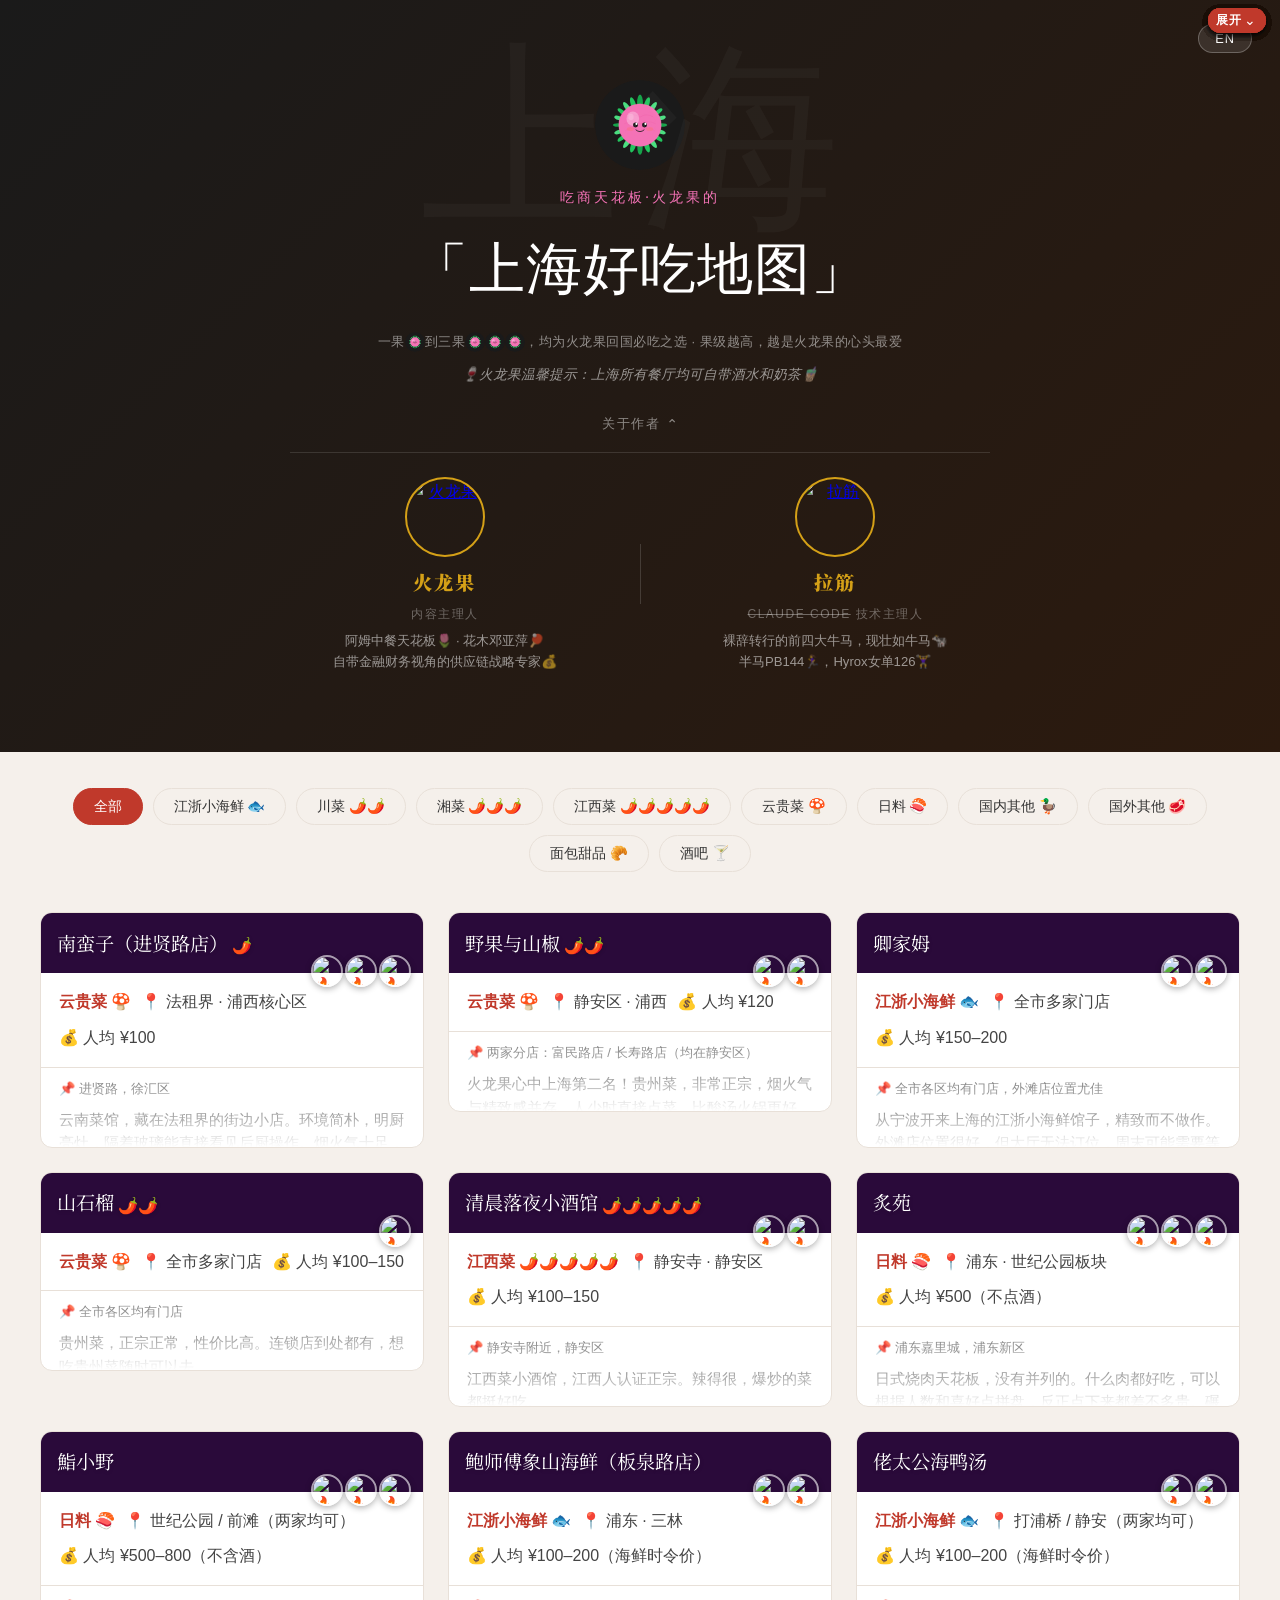
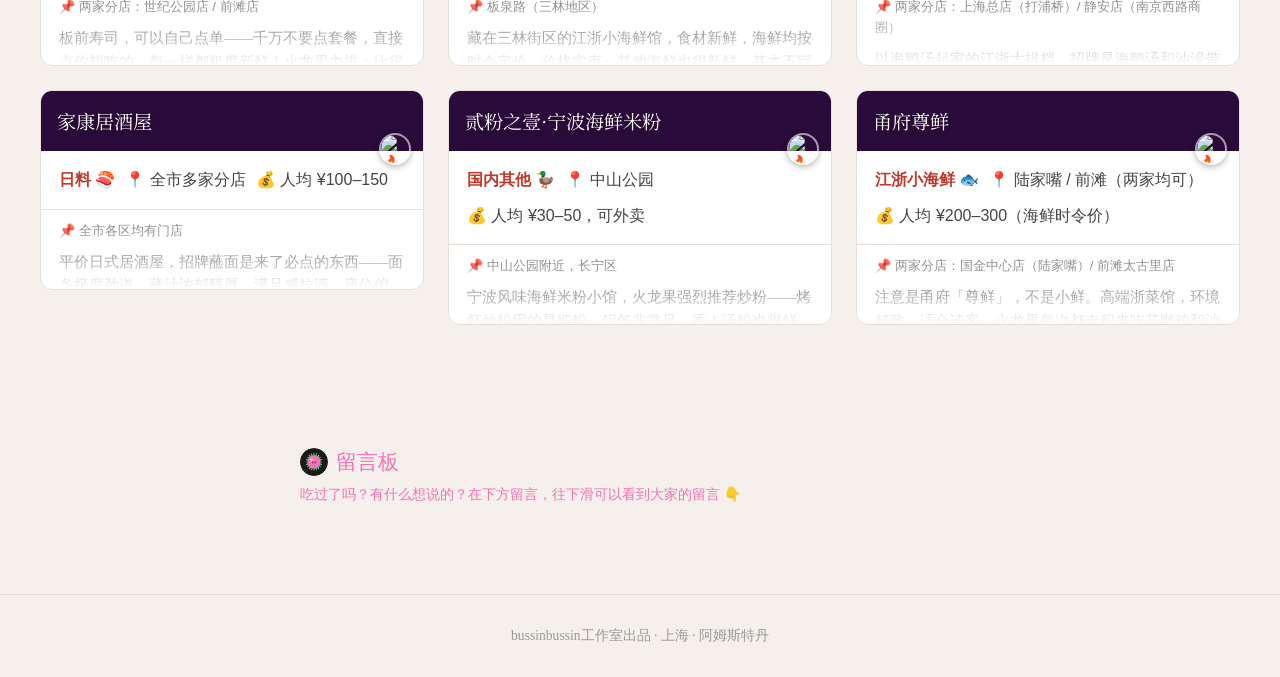
==== index.html @ 0614d6e6 "Add hint to scroll down to see guestbook comments Co-Authored-By: Claude Sonnet 4.6 <noreply@anthrop" ====
<!DOCTYPE html>
<html lang="zh">
<head>
  <meta charset="UTF-8" />
  <meta name="viewport" content="width=device-width, initial-scale=1.0" />
  <title>火龙果's Shanghai Eats</title>
  <link rel="preconnect" href="https://fonts.googleapis.com">
  <link href="https://fonts.googleapis.com/css2?family=Noto+Serif+SC:wght@700;900&display=swap" rel="stylesheet">
  <link rel="stylesheet" href="style.css" />
  <link rel="manifest" href="manifest.json" />
  <meta name="theme-color" content="#1a1a1a" />
  <link rel="apple-touch-icon" href="hlg-avatar.svg" />
</head>
<body>

  <header>
    <div class="hero">
      <button id="lang-btn" class="lang-btn">EN</button>
      <div class="hero-text">
        <img src="hlg-avatar.svg" alt="火龙果" class="hero-logo" />
        <p class="subtitle">吃商天花板·火龙果的</p>
        <h1>「上海好吃地图」</h1>
        <p class="restaurant-count-line" id="restaurant-count"></p>
        <p class="rating-explainer">一果<img src="hlg-avatar.svg" alt="🐉" class="rating-explainer-icon">到三果<img src="hlg-avatar.svg" alt="🐉" class="rating-explainer-icon"><img src="hlg-avatar.svg" alt="🐉" class="rating-explainer-icon"><img src="hlg-avatar.svg" alt="🐉" class="rating-explainer-icon">，均为火龙果回国必吃之选 · 果级越高，越是火龙果的心头最爱</p>
        <p class="byob-tip">🍷火龙果温馨提示：上海所有餐厅均可自带酒水和奶茶🧋</p>
        <div class="authors-toggle open" id="authors-toggle">
          <span class="authors-toggle-text">关于作者</span>
          <span class="authors-toggle-icon">&#8964;</span>
        </div>
        <div class="authors-inner hero-authors open" id="authors-panel">
          <div class="author-card">
            <a href="https://www.linkedin.com/in/yuanke-deng-14a65b370/" target="_blank" rel="noopener">
              <img class="author-avatar" src="hlg-photo.jpg" alt="火龙果" />
            </a>
            <a class="author-name" href="https://www.linkedin.com/in/yuanke-deng-14a65b370/" target="_blank" rel="noopener">火龙果</a>
            <div class="author-title">内容主理人</div>
            <div class="author-bio">阿姆中餐天花板🌷 · 花木邓亚萍🏓<br>自带金融财务视角的供应链战略专家💰</div>
          </div>
          <div class="author-divider"></div>
          <div class="author-card">
            <a href="https://www.linkedin.com/in/jjroxylai/" target="_blank" rel="noopener">
              <img class="author-avatar" src="lj.jpg" alt="拉筋" />
            </a>
            <a class="author-name" href="https://www.linkedin.com/in/jjroxylai/" target="_blank" rel="noopener">拉筋</a>
            <div class="author-title"><s>Claude Code</s> 技术主理人</div>
            <div class="author-bio">裸辞转行的前四大牛马，现壮如牛马🐄<br>半马PB144🏃‍♀️，Hyrox女单126🏋️‍♀️</div>
          </div>
        </div>
      </div>
    </div>
  </header>

  <main>
    <section class="filters">
      <button class="filter-btn active" data-filter="all">全部</button>
      <button class="filter-btn" data-filter="jiangzhe">江浙小海鲜 🐟</button>
      <button class="filter-btn" data-filter="sichuan">川菜 🌶️🌶️</button>
      <button class="filter-btn" data-filter="hunan">湘菜 🌶️🌶️🌶️</button>
      <button class="filter-btn" data-filter="jiangxi">江西菜 🌶️🌶️🌶️🌶️🌶️</button>
      <button class="filter-btn" data-filter="yunguizhou">云贵菜 🍄</button>
      <button class="filter-btn" data-filter="japanese">日料 🍣</button>
      <button class="filter-btn" data-filter="domestic">国内其他 🦆</button>
      <button class="filter-btn" data-filter="international">国外其他 🥩</button>
      <button class="filter-btn" data-filter="bakery">面包甜品 🥐</button>
      <button class="filter-btn" data-filter="bar">酒吧 🍸</button>
    </section>

    <section class="grid" id="restaurant-grid"></section>
  </main>

  <section class="guestbook">
    <h2 class="guestbook-title"><img src="hlg-avatar.svg" alt="🐉" class="guestbook-icon"> 留言板</h2>
    <p class="guestbook-subtitle">吃过了吗？有什么想说的？在下方留言，往下滑可以看到大家的留言 👇</p>
    <div id="cusdis_thread"
      data-host="https://cusdis.com"
      data-app-id="4f24773e-a1f9-4538-a7b0-62cde2489280"
      data-page-id="shgoodeats-guestbook"
      data-page-url="https://kudaiyo.github.io/shgoodeats/"
      data-page-title="上海好吃地图 留言板"
    ></div>
    <script async defer src="https://cusdis.com/js/cusdis.es.js"></script>
  </section>

  <footer>
    <p>火啦火啦工作室出品·上海·阿姆斯特丹</p>
  </footer>

  <!-- SVG filter for ink stamp effect -->
  <svg width="0" height="0" style="position:absolute">
    <defs>
      <filter id="ink-stamp" x="-20%" y="-20%" width="140%" height="140%">
        <feTurbulence type="fractalNoise" baseFrequency="0.055" numOctaves="4" seed="8" result="noise"/>
        <feDisplacementMap in="SourceGraphic" in2="noise" scale="4" xChannelSelector="R" yChannelSelector="G" result="displaced"/>
        <feComposite in="displaced" in2="SourceGraphic" operator="in"/>
      </filter>
    </defs>
  </svg>

  <script src="restaurants.js"></script>
  <script src="i18n.js"></script>
  <script src="app.js"></script>
  <script>
    if ('serviceWorker' in navigator) {
      navigator.serviceWorker.register('/shgoodeats/service-worker.js');
    }
  </script>
</body>
</html>
---- style.css ----
* {
  margin: 0;
  padding: 0;
  box-sizing: border-box;
}

:root {
  --red: #c0392b;
  --gold: #d4a017;
  --dark: #1a1a1a;
  --mid: #333;
  --light: #f5f0eb;
  --white: #fff;
  --card-bg: #fff;
  --border: #e8e0d8;
}

body {
  font-family: 'Georgia', serif;
  background: var(--light);
  color: var(--dark);
  line-height: 1.6;
}

/* ── LANG BUTTON ── */
.lang-btn {
  position: absolute;
  top: 24px;
  right: 28px;
  background: rgba(255,255,255,0.1);
  border: 1px solid rgba(255,255,255,0.25);
  color: #fff;
  padding: 6px 16px;
  border-radius: 100px;
  font-family: -apple-system, sans-serif;
  font-size: 0.8rem;
  letter-spacing: 1px;
  cursor: pointer;
  transition: background 0.2s;
}

.lang-btn:hover {
  background: rgba(255,255,255,0.2);
}

/* ── HEADER ── */
.hero {
  background: var(--dark);
  background-image: linear-gradient(135deg, #1a1a1a 0%, #2c1a0e 100%);
  color: var(--white);
  padding: 80px 40px;
  text-align: center;
  position: relative;
  overflow: hidden;
}

.hero::before {
  content: '上海';
  position: absolute;
  font-size: 200px;
  color: rgba(255,255,255,0.03);
  top: -20px;
  left: 50%;
  transform: translateX(-50%);
  pointer-events: none;
  letter-spacing: 20px;
}

.hero-logo {
  width: 90px;
  height: 90px;
  border-radius: 50%;
  margin-bottom: 16px;
  display: block;
  margin-left: auto;
  margin-right: auto;
}

.subtitle {
  font-size: 0.9rem;
  letter-spacing: 3px;
  text-transform: uppercase;
  color: #F472B6;
  margin-bottom: 16px;
}

.hero h1 {
  font-size: clamp(2rem, 5vw, 3.5rem);
  font-weight: normal;
  margin-bottom: 16px;
  letter-spacing: 1px;
}

.tagline {
  max-width: 600px;
  margin: 0 auto;
  color: rgba(255,255,255,0.65);
  font-size: 1.05rem;
  font-style: italic;
}

.restaurant-count-line {
  font-size: 0.95rem;
  color: #F472B6;
  letter-spacing: 1.5px;
  margin-bottom: 14px;
  font-family: sans-serif;
}

.rating-explainer-icon {
  width: 20px;
  height: 20px;
  border-radius: 50%;
  vertical-align: middle;
  display: inline-block;
}

.rating-explainer {
  max-width: 600px;
  margin: 0 auto 12px;
  color: rgba(255,255,255,0.5);
  font-size: 0.82rem;
  font-family: sans-serif;
  letter-spacing: 0.5px;
}

.byob-tip {
  max-width: 600px;
  margin: 10px auto 0;
  color: rgba(255,255,255,0.55);
  font-size: 0.85rem;
  font-style: italic;
  font-family: sans-serif;
}

/* ── FILTERS ── */
.filters {
  display: flex;
  flex-wrap: wrap;
  gap: 10px;
  justify-content: center;
  padding: 36px 20px 20px;
}

.filter-btn {
  background: transparent;
  border: 1.5px solid var(--border);
  color: var(--mid);
  padding: 8px 20px;
  border-radius: 100px;
  cursor: pointer;
  font-family: inherit;
  font-size: 0.9rem;
  transition: all 0.2s;
}

.filter-btn:hover {
  border-color: var(--red);
  color: var(--red);
}

.filter-btn.active {
  background: var(--red);
  border-color: var(--red);
  color: var(--white);
}

/* ── GRID ── */
.grid {
  display: grid;
  grid-template-columns: repeat(auto-fill, minmax(320px, 1fr));
  gap: 24px;
  padding: 20px 40px 60px;
  max-width: 1300px;
  margin: 0 auto;
  align-items: start;
}

.empty {
  grid-column: 1/-1;
  text-align: center;
  color: #888;
  padding: 60px;
}

/* ── CARD ── */
.card {
  background: var(--card-bg);
  border-radius: 12px;
  border: 1px solid var(--border);
  overflow: hidden;
  display: flex;
  flex-direction: column;
  transition: transform 0.2s, box-shadow 0.2s;
}

.card:hover {
  transform: translateY(-4px);
  box-shadow: 0 12px 32px rgba(0,0,0,0.1);
}

.card-emoji {
  background: linear-gradient(135deg, #2c1a0e, #1a1a1a);
  font-size: 2.5rem;
  text-align: center;
  padding: 28px;
}

.card-rating {
  background: #2a0a3a;
  display: flex;
  align-items: center;
  min-height: 60px;
  padding: 12px 80px 12px 16px;
  transition: min-height 0.4s ease, padding 0.4s ease;
}

.card.expanded .card-rating {
  min-height: 120px;
  padding: 20px 100px 20px 20px;
}

.card-title {
  font-family: 'Noto Serif SC', serif;
  font-size: clamp(0.8rem, 4vw, 2rem);
  font-weight: 900;
  color: #fff;
  line-height: 1.3;
  text-align: left;
  text-shadow: 0 1px 4px rgba(0,0,0,0.2);
  flex: 0 1 auto;
  white-space: nowrap;
  padding-right: 4px;
  transition: font-size 0.4s ease;
}

.card.expanded .card-title {
  font-size: clamp(1.2rem, 5.5vw, 1.5rem);
  white-space: nowrap;
}

.rating-fruits {
  position: absolute;
  right: 12px;
  top: -18px;
  display: flex;
  flex-direction: row;
  gap: 2px;
  z-index: 3;
  transition: all 0.4s ease;
}

.rating-fruit {
  width: 32px;
  height: 32px;
  border-radius: 50%;
  object-fit: cover;
  border: 2px solid rgba(255,255,255,0.6);
  box-shadow: 0 2px 6px rgba(0,0,0,0.3);
  transition: width 0.4s ease, height 0.4s ease;
}

.card.expanded .rating-fruits {
  top: -28px;
  gap: 4px;
}

.card.expanded .rating-fruit {
  width: 52px;
  height: 52px;
}

.card-chili {
  font-size: 1rem;
  margin-left: 4px;
  vertical-align: middle;
  transition: font-size 0.4s ease;
}

.card.expanded .card-chili {
  font-size: 1.6rem;
}

/* ── SUMMARY (always visible) ── */
.card-summary {
  padding: 16px 18px;
  display: flex;
  align-items: center;
  gap: 12px;
  cursor: pointer;
  position: relative;
  user-select: none;
}

.summary-main { flex: 1; }

.expand-hint {
  position: absolute;
  top: 8px;
  right: 14px;
  display: flex;
  align-items: center;
  gap: 3px;
  cursor: pointer;
  z-index: 2;
  background: var(--red);
  color: #fff;
  padding: 3px 10px 3px 8px;
  border-radius: 100px;
  box-shadow: 0 2px 6px rgba(0,0,0,0.15);
  transition: opacity 0.2s;
}

.expand-hint:hover {
  opacity: 0.85;
}

.expand-label {
  font-size: 0.75rem;
  color: #fff;
  font-family: sans-serif;
  font-weight: 600;
  letter-spacing: 0.5px;
}

.expand-icon {
  font-size: 0.9rem;
  color: #fff;
  line-height: 1;
  transition: transform 0.3s ease;
}

.card.expanded .expand-icon {
  transform: rotate(180deg);
}


.summary-meta {
  display: flex;
  gap: 10px;
  flex-wrap: wrap;
  font-size: 1rem;
  color: #444;
  font-family: sans-serif;
  transition: font-size 0.3s ease, color 0.3s ease;
}

.card.expanded .summary-meta {
  font-size: 0.8rem;
  color: #666;
}

.summary-category {
  font-size: 1rem;
  color: var(--red);
  font-family: sans-serif;
  font-weight: 600;
  transition: font-size 0.3s ease;
}

.card.expanded .summary-category {
  font-size: 0.72rem;
  text-transform: uppercase;
  letter-spacing: 1.5px;
  font-weight: 400;
}


/* ── DETAIL (hidden by default) ── */
.card-detail {
  position: relative;
  max-height: 80px;
  overflow: hidden;
  transition: max-height 0.4s ease, padding 0.3s ease, mask-position 0.3s ease;
  padding: 10px 18px 0;
  display: flex;
  flex-direction: column;
  gap: 10px;
  border-top: 1px solid var(--border);
  -webkit-mask-image: linear-gradient(to bottom, black 20%, transparent 100%);
  mask-image: linear-gradient(to bottom, black 20%, transparent 100%);
}

.card.expanded .card-detail {
  max-height: 2000px;
  padding: 14px 18px 18px;
  -webkit-mask-image: none;
  mask-image: none;
}

.card-meta-top {
  display: flex;
  justify-content: space-between;
  align-items: center;
}

.tag {
  font-size: 0.72rem;
  text-transform: uppercase;
  letter-spacing: 1.5px;
  color: var(--red);
  font-family: sans-serif;
}

.price {
  font-size: 0.85rem;
  color: var(--gold);
  font-weight: bold;
  cursor: default;
}

.card h2 {
  font-size: 1.2rem;
  font-weight: normal;
  line-height: 1.3;
}

.neighborhood {
  font-size: 0.85rem;
  font-weight: bold;
  color: var(--mid);
  font-family: sans-serif;
}

.address {
  font-size: 0.82rem;
  color: #888;
  font-family: sans-serif;
}

.description {
  font-size: 0.92rem;
  color: #444;
  flex: 1;
}

.reservation {
  font-size: 0.82rem;
  color: #666;
  font-family: sans-serif;
  font-style: italic;
}

.info-pills {
  display: flex;
  flex-wrap: wrap;
  gap: 6px;
}

.info-pill {
  background: #f0ebe4;
  border-radius: 100px;
  padding: 4px 10px;
  font-size: 0.78rem;
  font-family: sans-serif;
  color: var(--mid);
  white-space: nowrap;
}

.must-try {
  background: #fdf6ec;
  border-left: 3px solid var(--gold);
  padding: 10px 14px;
  border-radius: 0 6px 6px 0;
  font-family: sans-serif;
  display: flex;
  flex-direction: column;
  gap: 8px;
}

.must-try-label {
  font-size: 0.75rem;
  font-weight: bold;
  color: var(--gold);
  text-transform: uppercase;
  letter-spacing: 1px;
}

.dish-tags {
  display: flex;
  flex-wrap: wrap;
  gap: 6px;
}

.dish-tag {
  background: #fff;
  border: 1px solid #e8d9b8;
  border-radius: 6px;
  padding: 3px 9px;
  font-size: 0.82rem;
  color: var(--dark);
}

.dianping-btn {
  display: block;
  text-align: center;
  background: #ff6b9d;
  color: #fff;
  text-decoration: none;
  padding: 10px;
  border-radius: 8px;
  font-family: sans-serif;
  font-size: 0.85rem;
  font-weight: 600;
  letter-spacing: 0.5px;
  transition: opacity 0.2s;
}

.dianping-btn:hover {
  opacity: 0.85;
}

/* ── AUTHORS ── */
.authors-inner {
  display: flex;
  align-items: center;
  justify-content: center;
  gap: 40px;
  max-width: 700px;
  margin: 0 auto;
}

.authors-toggle {
  display: inline-flex;
  align-items: center;
  gap: 6px;
  margin-top: 28px;
  cursor: pointer;
  opacity: 0.6;
  transition: opacity 0.2s;
}

.authors-toggle:hover {
  opacity: 1;
}

.authors-toggle-text {
  font-size: 0.8rem;
  color: rgba(255,255,255,0.8);
  font-family: sans-serif;
  letter-spacing: 1.5px;
  text-transform: uppercase;
}

.authors-toggle-icon {
  font-size: 0.9rem;
  color: rgba(255,255,255,0.8);
  transition: transform 0.3s ease;
  line-height: 1;
}

.authors-toggle.open .authors-toggle-icon {
  transform: rotate(180deg);
}

.hero-authors {
  margin-top: 16px;
  padding-top: 24px;
  border-top: 1px solid rgba(255,255,255,0.12);
  max-height: 0;
  overflow: hidden;
  opacity: 0;
  transition: max-height 0.4s ease, opacity 0.3s ease, margin-top 0.3s ease;
  margin-top: 0;
  padding-top: 0;
  border-top: none;
}

.hero-authors.open {
  max-height: 600px;
  opacity: 1;
  margin-top: 16px;
  padding-top: 24px;
  border-top: 1px solid rgba(255,255,255,0.12);
}

.author-card {
  text-align: center;
  flex: 1;
}

.author-avatar {
  width: 80px;
  height: 80px;
  border-radius: 50%;
  object-fit: cover;
  object-position: center top;
  border: 2px solid var(--gold);
  margin-bottom: 10px;
  display: block;
  margin-left: auto;
  margin-right: auto;
  transition: opacity 0.2s;
}

.author-avatar:hover {
  opacity: 0.85;
}

.author-name {
  font-family: 'Noto Serif SC', serif;
  font-size: 1.2rem;
  font-weight: 900;
  color: var(--gold);
  margin-bottom: 8px;
  letter-spacing: 2px;
  display: inline-block;
  text-decoration: none;
  transition: opacity 0.2s;
}

.author-name:hover {
  opacity: 0.75;
}

.author-title {
  font-size: 0.75rem;
  color: rgba(255,255,255,0.35);
  font-family: sans-serif;
  letter-spacing: 1.5px;
  text-transform: uppercase;
  margin-bottom: 6px;
}

.author-bio {
  font-size: 0.82rem;
  color: rgba(255,255,255,0.55);
  font-family: sans-serif;
  line-height: 1.6;
}

.author-divider {
  width: 1px;
  height: 60px;
  background: rgba(255,255,255,0.15);
  flex-shrink: 0;
}

@media (max-width: 768px) {
  .authors-inner {
    flex-direction: column;
    gap: 24px;
  }
  .author-divider {
    width: 40px;
    height: 1px;
  }
}

/* ── FOOTER ── */
.guestbook {
  max-width: 720px;
  margin: 60px auto 0;
  padding: 0 20px 60px;
}

.guestbook-title {
  font-size: 1.3rem;
  font-weight: normal;
  color: #F472B6;
  margin-bottom: 6px;
  display: flex;
  align-items: center;
  gap: 8px;
}

.guestbook-icon {
  width: 28px;
  height: 28px;
  border-radius: 50%;
}

.guestbook-subtitle {
  color: #F472B6;
  font-size: 0.85rem;
  font-family: sans-serif;
  margin-bottom: 28px;
}

/* Cusdis dark theme overrides */
#cusdis_thread iframe {
  color-scheme: dark;
}

footer {
  text-align: center;
  padding: 30px;
  color: #999;
  font-size: 0.85rem;
  border-top: 1px solid var(--border);
}

/* ── RESPONSIVE ── */
@media (max-width: 768px) {
  .hero { padding: 50px 20px; }
  .hero h1 { font-size: 1.6rem; }
  .tagline { font-size: 0.85rem; }

  .grid {
    padding: 20px 12px 40px;
    grid-template-columns: 1fr;
    gap: 12px;
  }

  .card-summary h2 { font-size: 0.85rem; }
  .card.expanded .card-summary h2 { font-size: 0.85rem; }

  .summary-meta { font-size: 0.72rem; }
  .card.expanded .summary-meta { font-size: 0.72rem; }

  .summary-category { font-size: 0.72rem; }
  .card.expanded .summary-category { font-size: 0.72rem; }

  .card-rating { min-height: 44px; padding: 8px 14px; }
  .card.expanded .card-rating { min-height: 90px; }

  .card-chili { font-size: 1.4rem; }

  .rating-text { font-size: 1.4rem; width: 38px; height: 38px; top: -19px; }
  .card.expanded .rating-text { font-size: 3rem; width: 72px; height: 72px; top: -36px; }
}
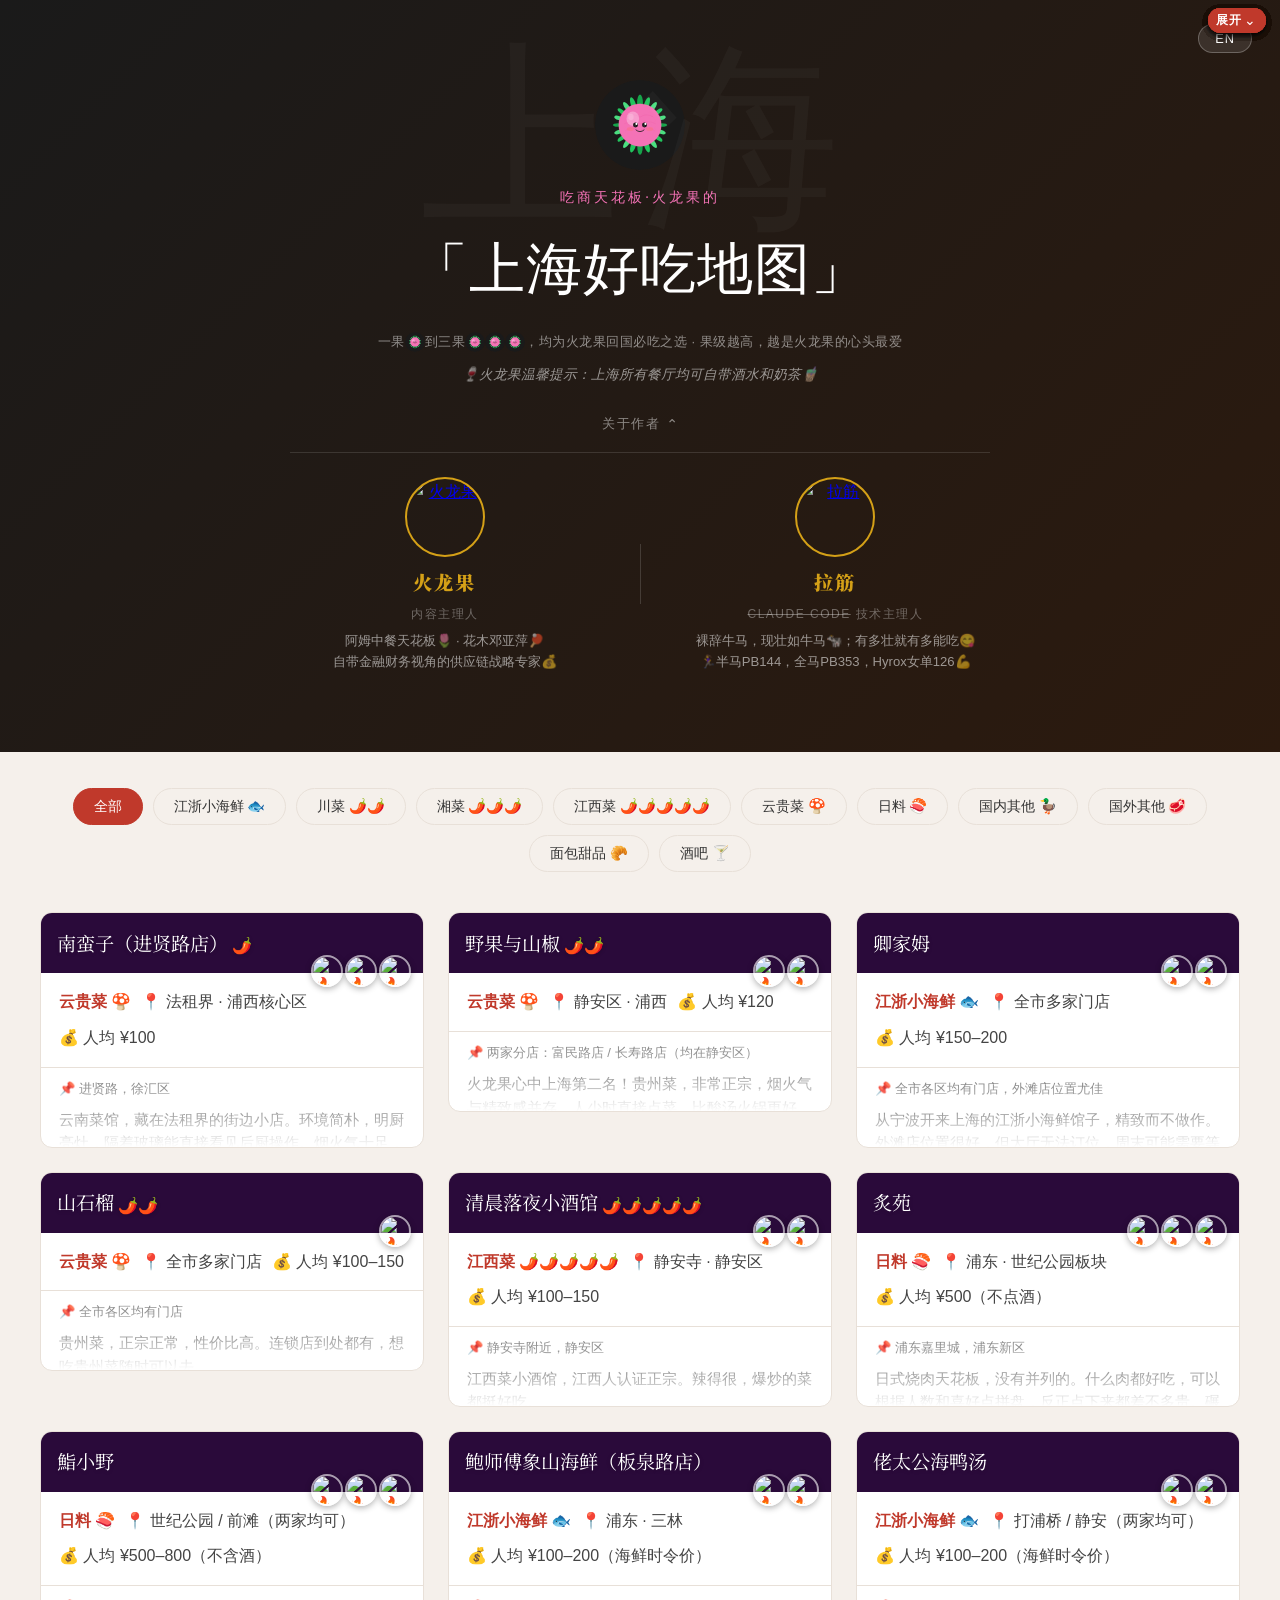
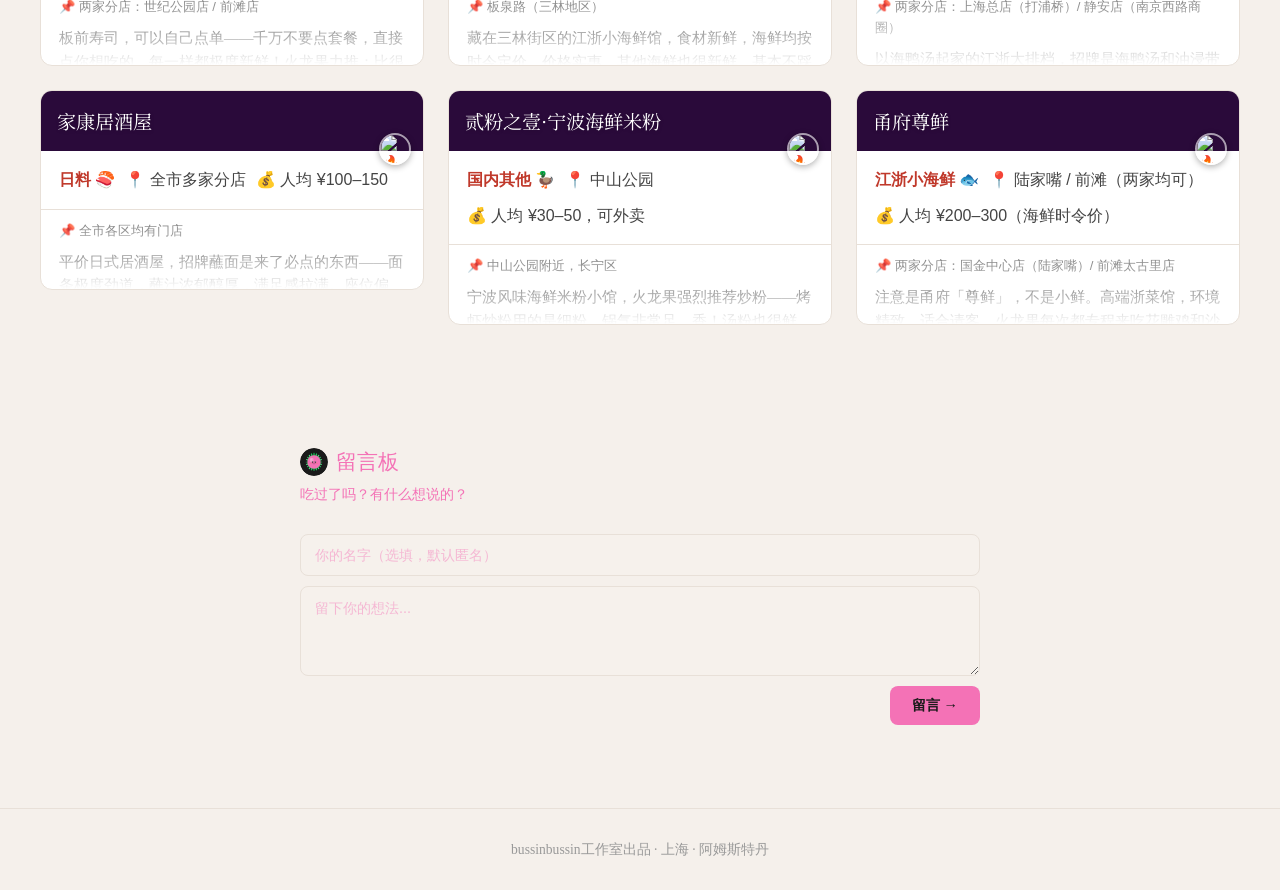
==== commit 76436de5: "Update 拉筋 bio — add full marathon PB and food line Co-Authored-By: Claude Sonnet 4.6 <noreply@anthro" ====
--- a/index.html
+++ b/index.html
@@ -43,7 +43,7 @@
             </a>
             <a class="author-name" href="https://www.linkedin.com/in/jjroxylai/" target="_blank" rel="noopener">拉筋</a>
             <div class="author-title"><s>Claude Code</s> 技术主理人</div>
-            <div class="author-bio">裸辞转行的前四大牛马，现壮如牛马🐄<br>半马PB144🏃‍♀️，Hyrox女单126🏋️‍♀️</div>
+            <div class="author-bio">裸辞牛马，现壮如牛马🐄；有多壮就有多能吃😋<br>🏃‍♀️半马PB144，全马PB353，Hyrox女单126💪</div>
           </div>
         </div>
       </div>
@@ -70,15 +70,16 @@
 
   <section class="guestbook">
     <h2 class="guestbook-title"><img src="hlg-avatar.svg" alt="🐉" class="guestbook-icon"> 留言板</h2>
-    <p class="guestbook-subtitle">吃过了吗？有什么想说的？在下方留言，往下滑可以看到大家的留言 👇</p>
-    <div id="cusdis_thread"
-      data-host="https://cusdis.com"
-      data-app-id="4f24773e-a1f9-4538-a7b0-62cde2489280"
-      data-page-id="shgoodeats-guestbook"
-      data-page-url="https://kudaiyo.github.io/shgoodeats/"
-      data-page-title="上海好吃地图 留言板"
-    ></div>
-    <script async defer src="https://cusdis.com/js/cusdis.es.js"></script>
+    <p class="guestbook-subtitle">吃过了吗？有什么想说的？</p>
+
+    <div id="guestbook-comments"></div>
+
+    <form id="guestbook-form" class="guestbook-form">
+      <input type="text" id="guestbook-name" placeholder="你的名字（选填，默认匿名）" class="guestbook-input" />
+      <textarea id="guestbook-content" placeholder="留下你的想法..." class="guestbook-textarea" required></textarea>
+      <button type="submit" class="guestbook-submit">留言 →</button>
+    </form>
+    <p id="guestbook-status" class="guestbook-status"></p>
   </section>
 
   <footer>
@@ -99,6 +100,7 @@
   <script src="restaurants.js"></script>
   <script src="i18n.js"></script>
   <script src="app.js"></script>
+  <script src="guestbook.js"></script>
   <script>
     if ('serviceWorker' in navigator) {
       navigator.serviceWorker.register('/shgoodeats/service-worker.js');
--- a/style.css
+++ b/style.css
@@ -677,10 +677,138 @@
   margin-bottom: 28px;
 }
 
-/* Cusdis dark theme overrides */
-#cusdis_thread iframe {
-  color-scheme: dark;
-}
+.guestbook-empty {
+  color: #F472B6;
+  font-size: 0.9rem;
+  font-family: sans-serif;
+  margin-bottom: 28px;
+}
+
+.guestbook-comment {
+  background: rgba(255,255,255,0.05);
+  border: 1px solid var(--border);
+  border-radius: 10px;
+  padding: 16px 18px;
+  margin-bottom: 14px;
+}
+
+.comment-header {
+  display: flex;
+  align-items: baseline;
+  gap: 10px;
+  margin-bottom: 8px;
+}
+
+.comment-name {
+  color: #F472B6;
+  font-size: 0.9rem;
+  font-family: sans-serif;
+  font-weight: 600;
+}
+
+.comment-date {
+  color: #F472B6;
+  font-size: 0.75rem;
+  font-family: sans-serif;
+}
+
+.comment-content {
+  color: #F472B6;
+  font-size: 0.9rem;
+  font-family: sans-serif;
+  line-height: 1.6;
+  margin: 0;
+}
+
+.comment-reply {
+  margin-top: 12px;
+  padding: 10px 14px;
+  background: rgba(244,114,182,0.08);
+  border-left: 3px solid #F472B6;
+  border-radius: 0 6px 6px 0;
+  font-size: 0.88rem;
+  font-family: sans-serif;
+  color: #F472B6;
+  display: flex;
+  gap: 6px;
+  align-items: flex-start;
+}
+
+.reply-label {
+  color: #F472B6;
+  white-space: nowrap;
+  display: flex;
+  align-items: center;
+  gap: 4px;
+}
+
+.reply-icon {
+  width: 18px;
+  height: 18px;
+  border-radius: 50%;
+}
+
+.guestbook-form {
+  display: flex;
+  flex-direction: column;
+  gap: 10px;
+  margin-top: 24px;
+}
+
+.guestbook-input,
+.guestbook-textarea {
+  background: rgba(255,255,255,0.06);
+  border: 1px solid var(--border);
+  border-radius: 8px;
+  padding: 12px 14px;
+  color: #F472B6;
+  font-size: 0.9rem;
+  font-family: sans-serif;
+  outline: none;
+  transition: border-color 0.2s;
+}
+
+.guestbook-input:focus,
+.guestbook-textarea:focus {
+  border-color: #F472B6;
+}
+
+.guestbook-input::placeholder,
+.guestbook-textarea::placeholder {
+  color: rgba(244,114,182,0.45);
+}
+
+.guestbook-textarea {
+  min-height: 90px;
+  resize: vertical;
+}
+
+.guestbook-submit {
+  align-self: flex-end;
+  background: #F472B6;
+  color: #1a1a1a;
+  border: none;
+  border-radius: 8px;
+  padding: 10px 22px;
+  font-size: 0.9rem;
+  font-family: sans-serif;
+  font-weight: 600;
+  cursor: pointer;
+  transition: opacity 0.2s;
+}
+
+.guestbook-submit:hover { opacity: 0.85; }
+.guestbook-submit:disabled { opacity: 0.5; cursor: not-allowed; }
+
+.guestbook-status {
+  font-size: 0.85rem;
+  font-family: sans-serif;
+  margin-top: 6px;
+  min-height: 1.2em;
+}
+
+.guestbook-status.success { color: #86efac; }
+.guestbook-status.error { color: #fca5a5; }
 
 footer {
   text-align: center;
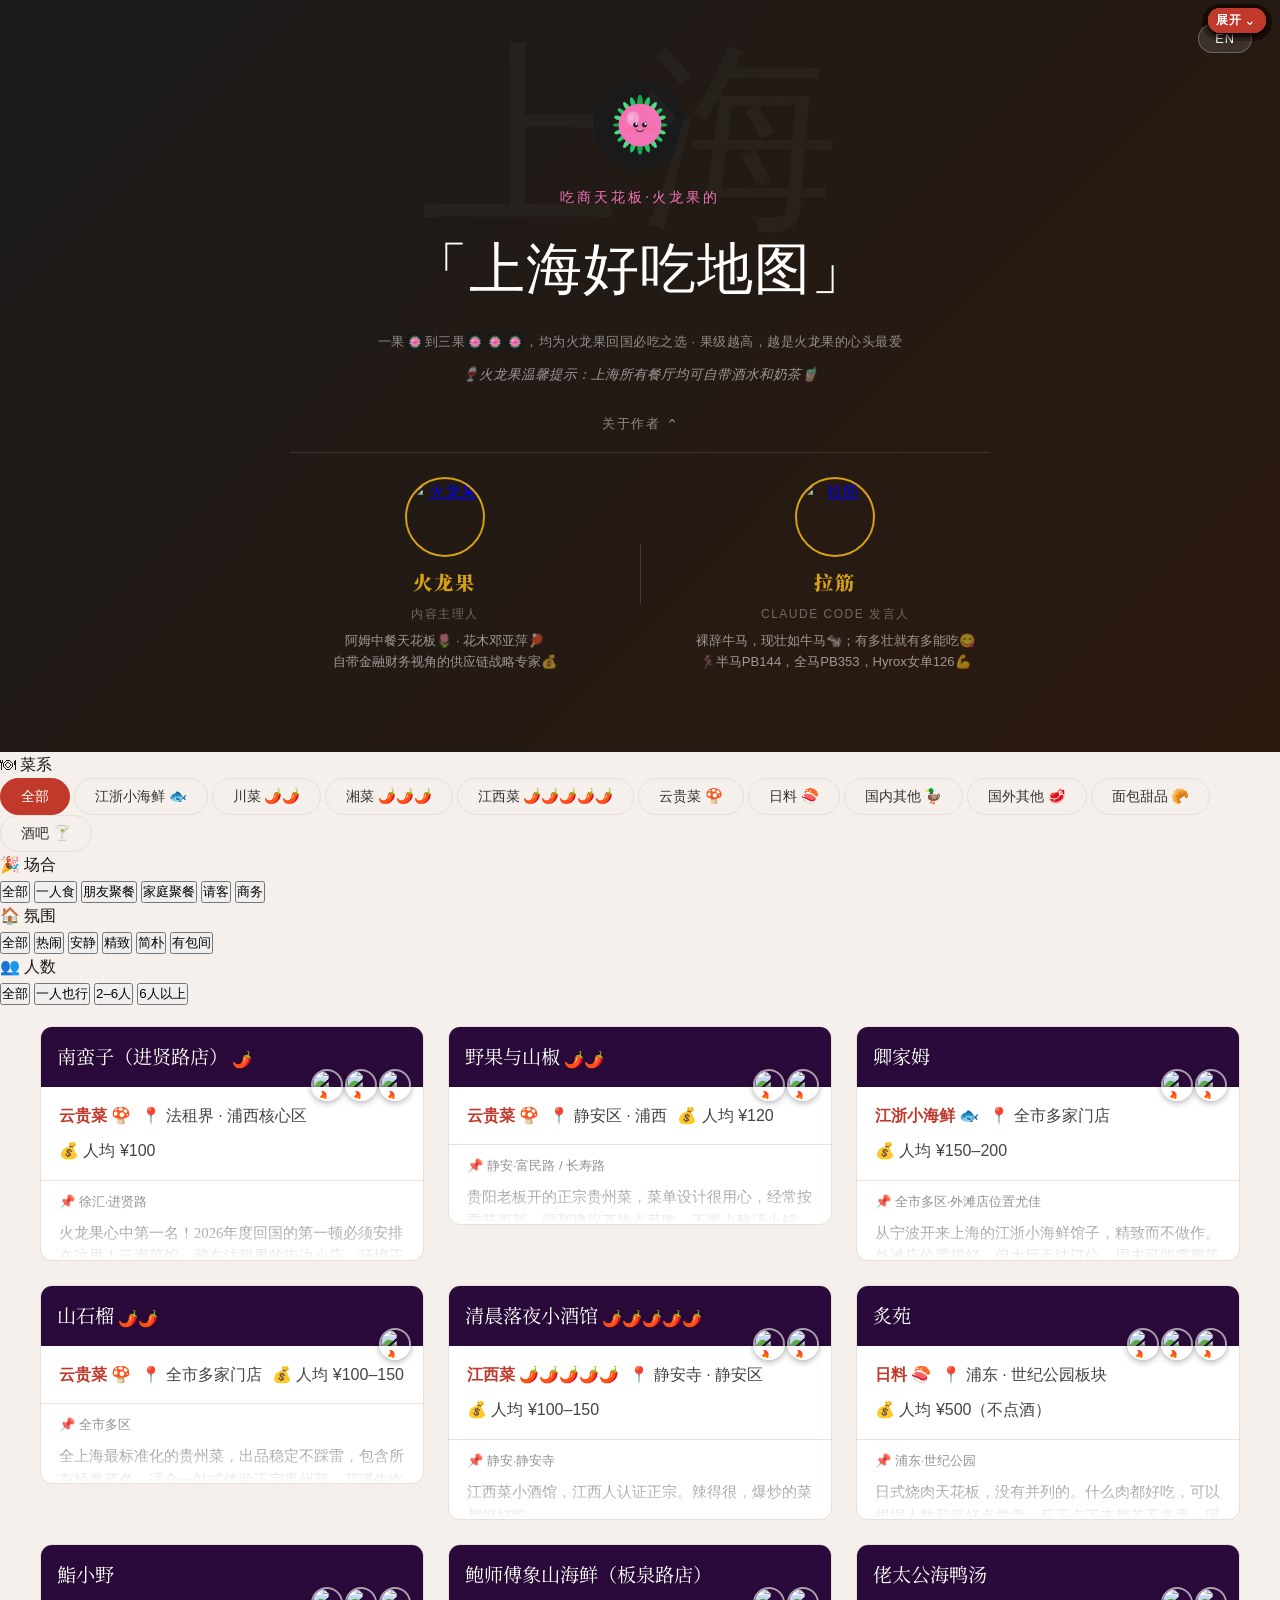
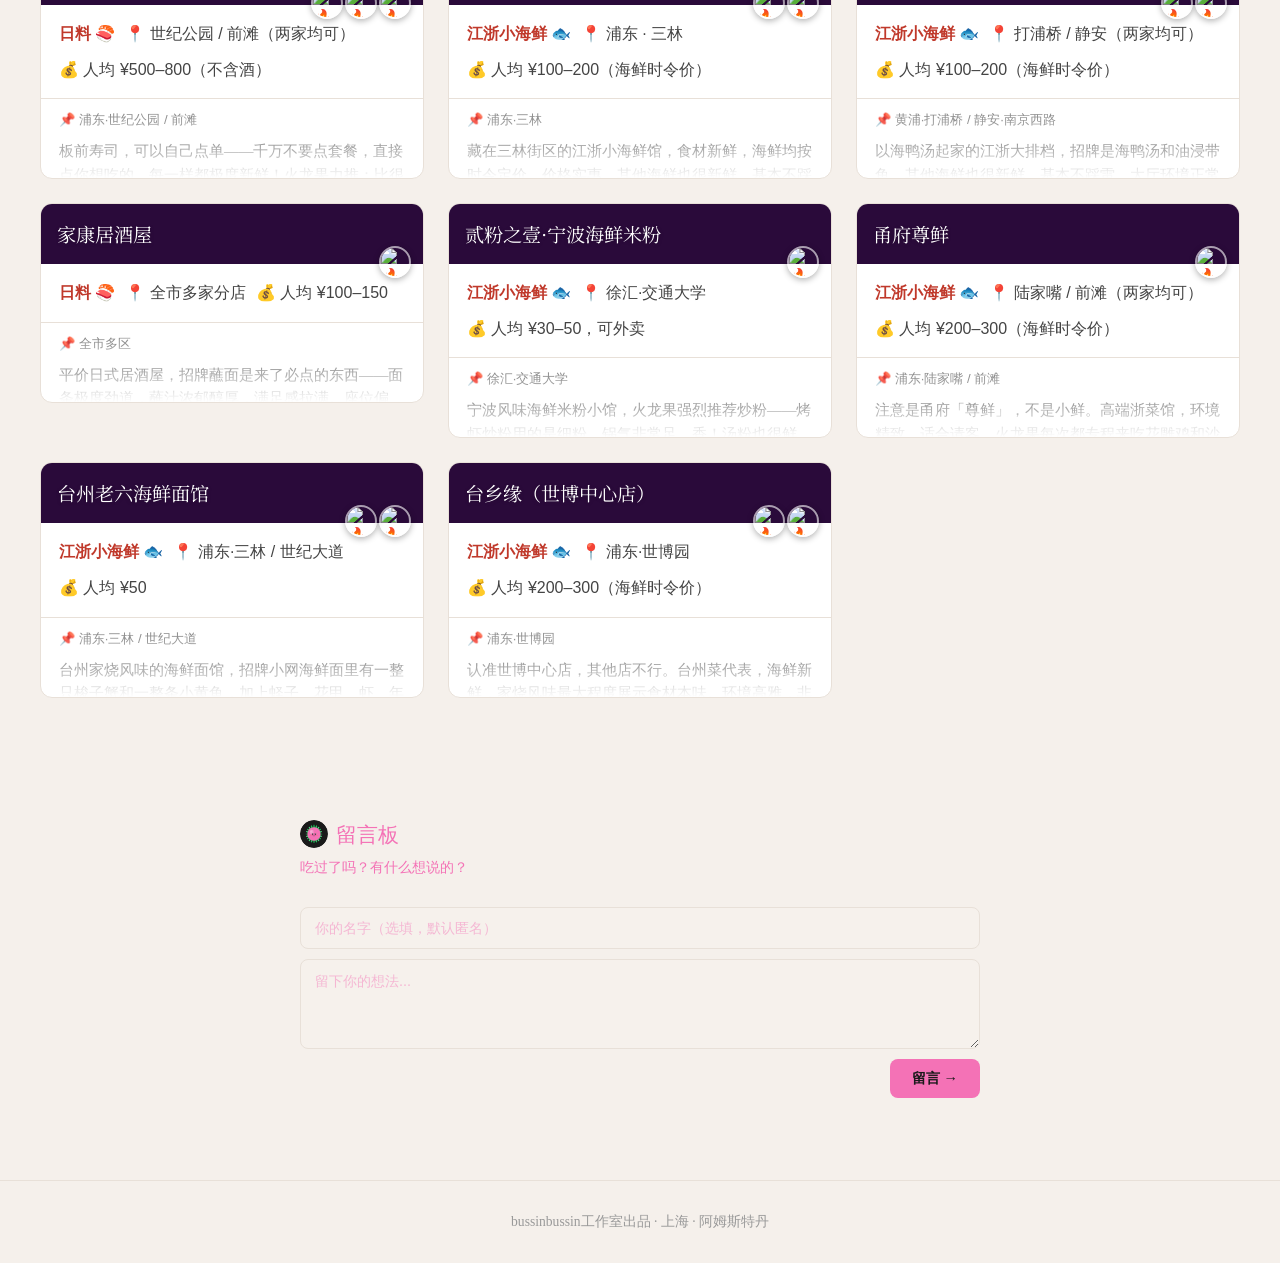
==== commit 20140323: "Update 拉筋's title to Claude Code 发言人 Co-Authored-By: Claude Sonnet 4.6 <noreply@anthropic.com>" ====
--- a/index.html
+++ b/index.html
@@ -42,7 +42,7 @@
               <img class="author-avatar" src="lj.jpg" alt="拉筋" />
             </a>
             <a class="author-name" href="https://www.linkedin.com/in/jjroxylai/" target="_blank" rel="noopener">拉筋</a>
-            <div class="author-title"><s>Claude Code</s> 技术主理人</div>
+            <div class="author-title">Claude Code 发言人</div>
             <div class="author-bio">裸辞牛马，现壮如牛马🐄；有多壮就有多能吃😋<br>🏃‍♀️半马PB144，全马PB353，Hyrox女单126💪</div>
           </div>
         </div>
@@ -51,18 +51,54 @@
   </header>
 
   <main>
-    <section class="filters">
-      <button class="filter-btn active" data-filter="all">全部</button>
-      <button class="filter-btn" data-filter="jiangzhe">江浙小海鲜 🐟</button>
-      <button class="filter-btn" data-filter="sichuan">川菜 🌶️🌶️</button>
-      <button class="filter-btn" data-filter="hunan">湘菜 🌶️🌶️🌶️</button>
-      <button class="filter-btn" data-filter="jiangxi">江西菜 🌶️🌶️🌶️🌶️🌶️</button>
-      <button class="filter-btn" data-filter="yunguizhou">云贵菜 🍄</button>
-      <button class="filter-btn" data-filter="japanese">日料 🍣</button>
-      <button class="filter-btn" data-filter="domestic">国内其他 🦆</button>
-      <button class="filter-btn" data-filter="international">国外其他 🥩</button>
-      <button class="filter-btn" data-filter="bakery">面包甜品 🥐</button>
-      <button class="filter-btn" data-filter="bar">酒吧 🍸</button>
+    <section class="tag-filters">
+      <div class="tag-filter-pane">
+        <span class="tag-filter-label" data-type="category">🍽 菜系</span>
+        <div class="tag-filter-btns">
+          <button class="filter-btn active" data-filter="all">全部</button>
+          <button class="filter-btn" data-filter="jiangzhe">江浙小海鲜 🐟</button>
+          <button class="filter-btn" data-filter="sichuan">川菜 🌶️🌶️</button>
+          <button class="filter-btn" data-filter="hunan">湘菜 🌶️🌶️🌶️</button>
+          <button class="filter-btn" data-filter="jiangxi">江西菜 🌶️🌶️🌶️🌶️🌶️</button>
+          <button class="filter-btn" data-filter="yunguizhou">云贵菜 🍄</button>
+          <button class="filter-btn" data-filter="japanese">日料 🍣</button>
+          <button class="filter-btn" data-filter="domestic">国内其他 🦆</button>
+          <button class="filter-btn" data-filter="international">国外其他 🥩</button>
+          <button class="filter-btn" data-filter="bakery">面包甜品 🥐</button>
+          <button class="filter-btn" data-filter="bar">酒吧 🍸</button>
+        </div>
+      </div>
+      <div class="tag-filter-pane">
+        <span class="tag-filter-label" data-type="occasion">🎉 场合</span>
+        <div class="tag-filter-btns">
+          <button class="tag-btn tag-all-btn" data-type="occasion" data-tag="__all__">全部</button>
+          <button class="tag-btn" data-type="occasion" data-tag="一人食">一人食</button>
+          <button class="tag-btn" data-type="occasion" data-tag="朋友聚餐">朋友聚餐</button>
+          <button class="tag-btn" data-type="occasion" data-tag="家庭聚餐">家庭聚餐</button>
+          <button class="tag-btn" data-type="occasion" data-tag="请客">请客</button>
+          <button class="tag-btn" data-type="occasion" data-tag="商务">商务</button>
+        </div>
+      </div>
+      <div class="tag-filter-pane">
+        <span class="tag-filter-label" data-type="atmosphere">🏠 氛围</span>
+        <div class="tag-filter-btns">
+          <button class="tag-btn tag-all-btn" data-type="atmosphere" data-tag="__all__">全部</button>
+          <button class="tag-btn" data-type="atmosphere" data-tag="热闹">热闹</button>
+          <button class="tag-btn" data-type="atmosphere" data-tag="安静">安静</button>
+          <button class="tag-btn" data-type="atmosphere" data-tag="精致">精致</button>
+          <button class="tag-btn" data-type="atmosphere" data-tag="简朴">简朴</button>
+          <button class="tag-btn" data-type="atmosphere" data-tag="有包间">有包间</button>
+        </div>
+      </div>
+      <div class="tag-filter-pane">
+        <span class="tag-filter-label" data-type="group">👥 人数</span>
+        <div class="tag-filter-btns">
+          <button class="tag-btn tag-all-btn" data-type="group" data-tag="__all__">全部</button>
+          <button class="tag-btn" data-type="group" data-tag="一人也行">一人也行</button>
+          <button class="tag-btn" data-type="group" data-tag="2–6人">2–6人</button>
+          <button class="tag-btn" data-type="group" data-tag="6人以上">6人以上</button>
+        </div>
+      </div>
     </section>
 
     <section class="grid" id="restaurant-grid"></section>
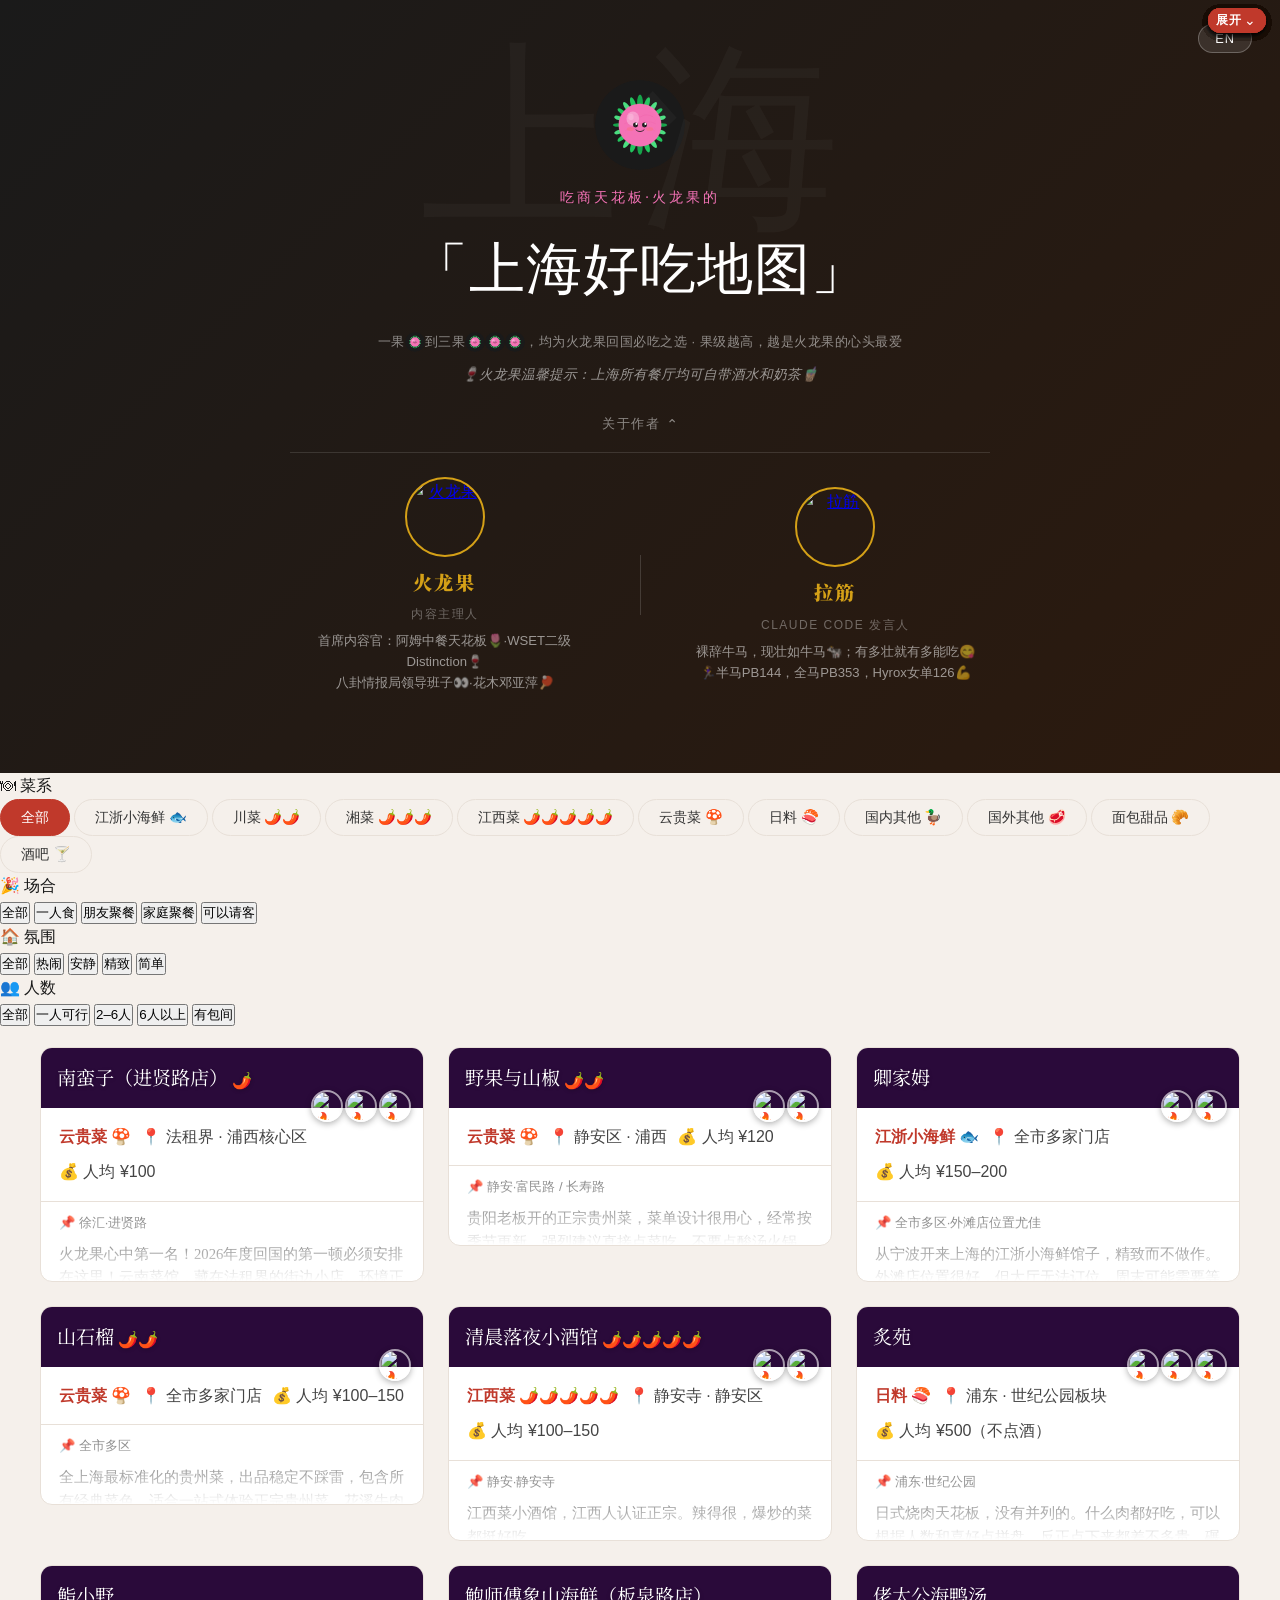
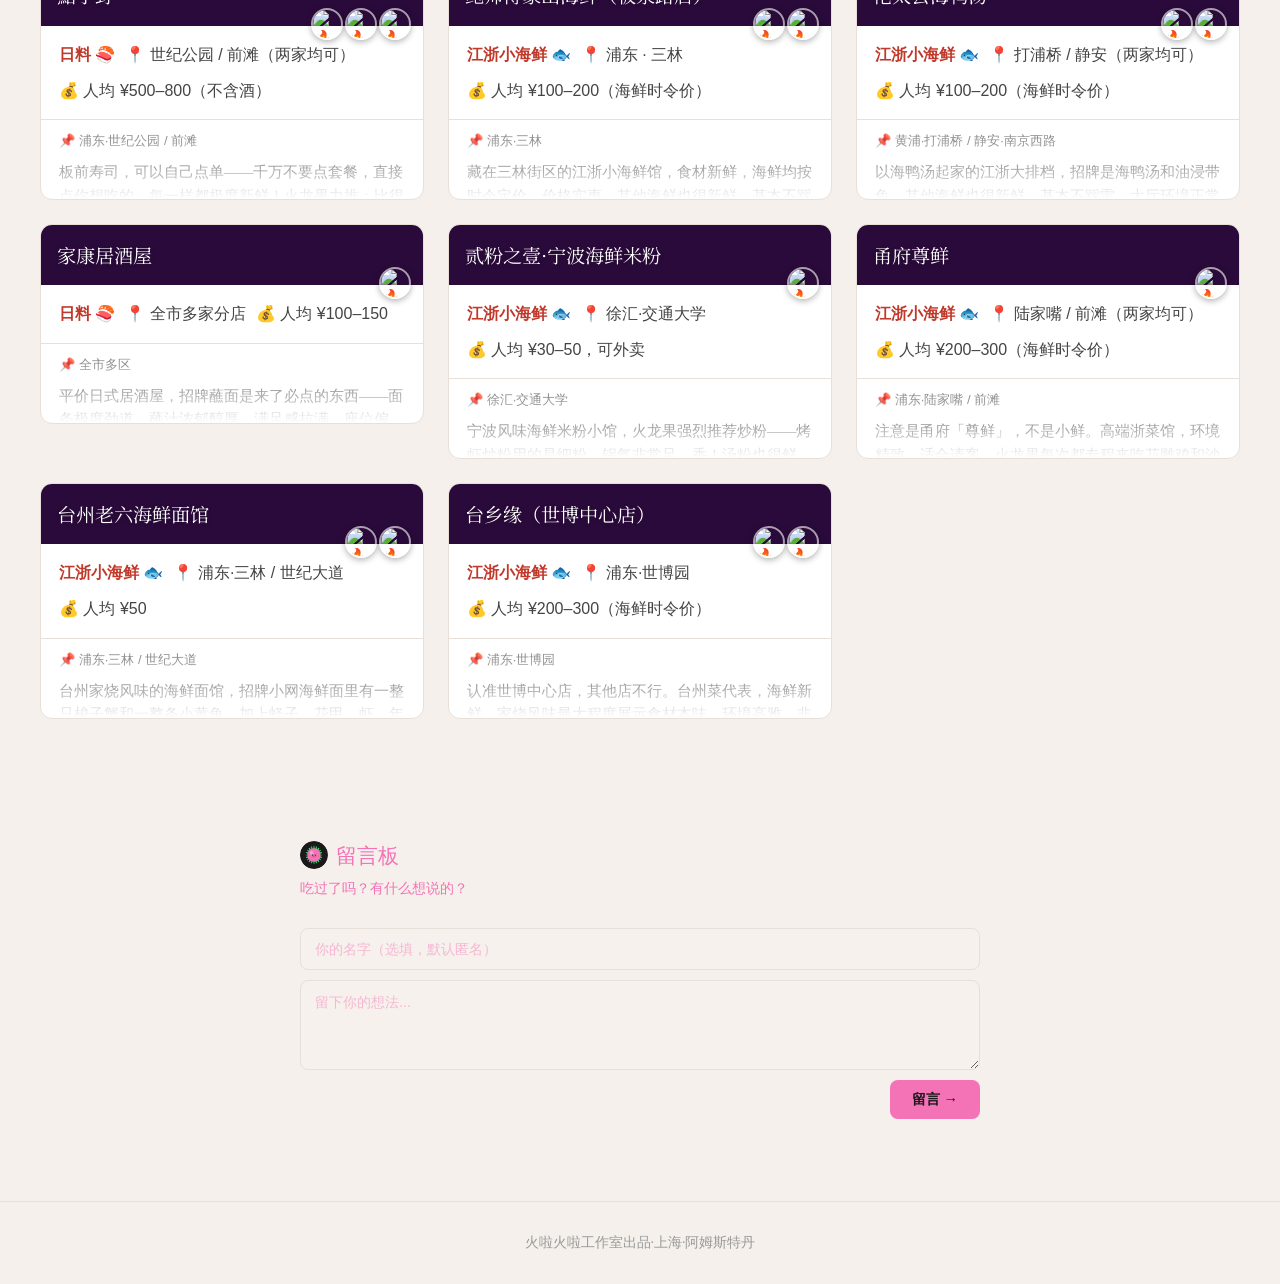
==== commit f7b45d8d: "Multiple tag/content updates per 火龙果 feedback - 火龙果 bio: 首席内容官, WSET二级Distinction, 八卦情报局领导班子 - 野果与山椒" ====
--- a/index.html
+++ b/index.html
@@ -34,7 +34,7 @@
             </a>
             <a class="author-name" href="https://www.linkedin.com/in/yuanke-deng-14a65b370/" target="_blank" rel="noopener">火龙果</a>
             <div class="author-title">内容主理人</div>
-            <div class="author-bio">阿姆中餐天花板🌷 · 花木邓亚萍🏓<br>自带金融财务视角的供应链战略专家💰</div>
+            <div class="author-bio">首席内容官：阿姆中餐天花板🌷·WSET二级Distinction🍷<br>八卦情报局领导班子👀·花木邓亚萍🏓</div>
           </div>
           <div class="author-divider"></div>
           <div class="author-card">
@@ -75,8 +75,7 @@
           <button class="tag-btn" data-type="occasion" data-tag="一人食">一人食</button>
           <button class="tag-btn" data-type="occasion" data-tag="朋友聚餐">朋友聚餐</button>
           <button class="tag-btn" data-type="occasion" data-tag="家庭聚餐">家庭聚餐</button>
-          <button class="tag-btn" data-type="occasion" data-tag="请客">请客</button>
-          <button class="tag-btn" data-type="occasion" data-tag="商务">商务</button>
+          <button class="tag-btn" data-type="occasion" data-tag="可以请客">可以请客</button>
         </div>
       </div>
       <div class="tag-filter-pane">
@@ -86,17 +85,17 @@
           <button class="tag-btn" data-type="atmosphere" data-tag="热闹">热闹</button>
           <button class="tag-btn" data-type="atmosphere" data-tag="安静">安静</button>
           <button class="tag-btn" data-type="atmosphere" data-tag="精致">精致</button>
-          <button class="tag-btn" data-type="atmosphere" data-tag="简朴">简朴</button>
-          <button class="tag-btn" data-type="atmosphere" data-tag="有包间">有包间</button>
+          <button class="tag-btn" data-type="atmosphere" data-tag="简单">简单</button>
         </div>
       </div>
       <div class="tag-filter-pane">
         <span class="tag-filter-label" data-type="group">👥 人数</span>
         <div class="tag-filter-btns">
           <button class="tag-btn tag-all-btn" data-type="group" data-tag="__all__">全部</button>
-          <button class="tag-btn" data-type="group" data-tag="一人也行">一人也行</button>
+          <button class="tag-btn" data-type="group" data-tag="一人可行">一人可行</button>
           <button class="tag-btn" data-type="group" data-tag="2–6人">2–6人</button>
           <button class="tag-btn" data-type="group" data-tag="6人以上">6人以上</button>
+          <button class="tag-btn" data-type="group" data-tag="有包间">有包间</button>
         </div>
       </div>
     </section>
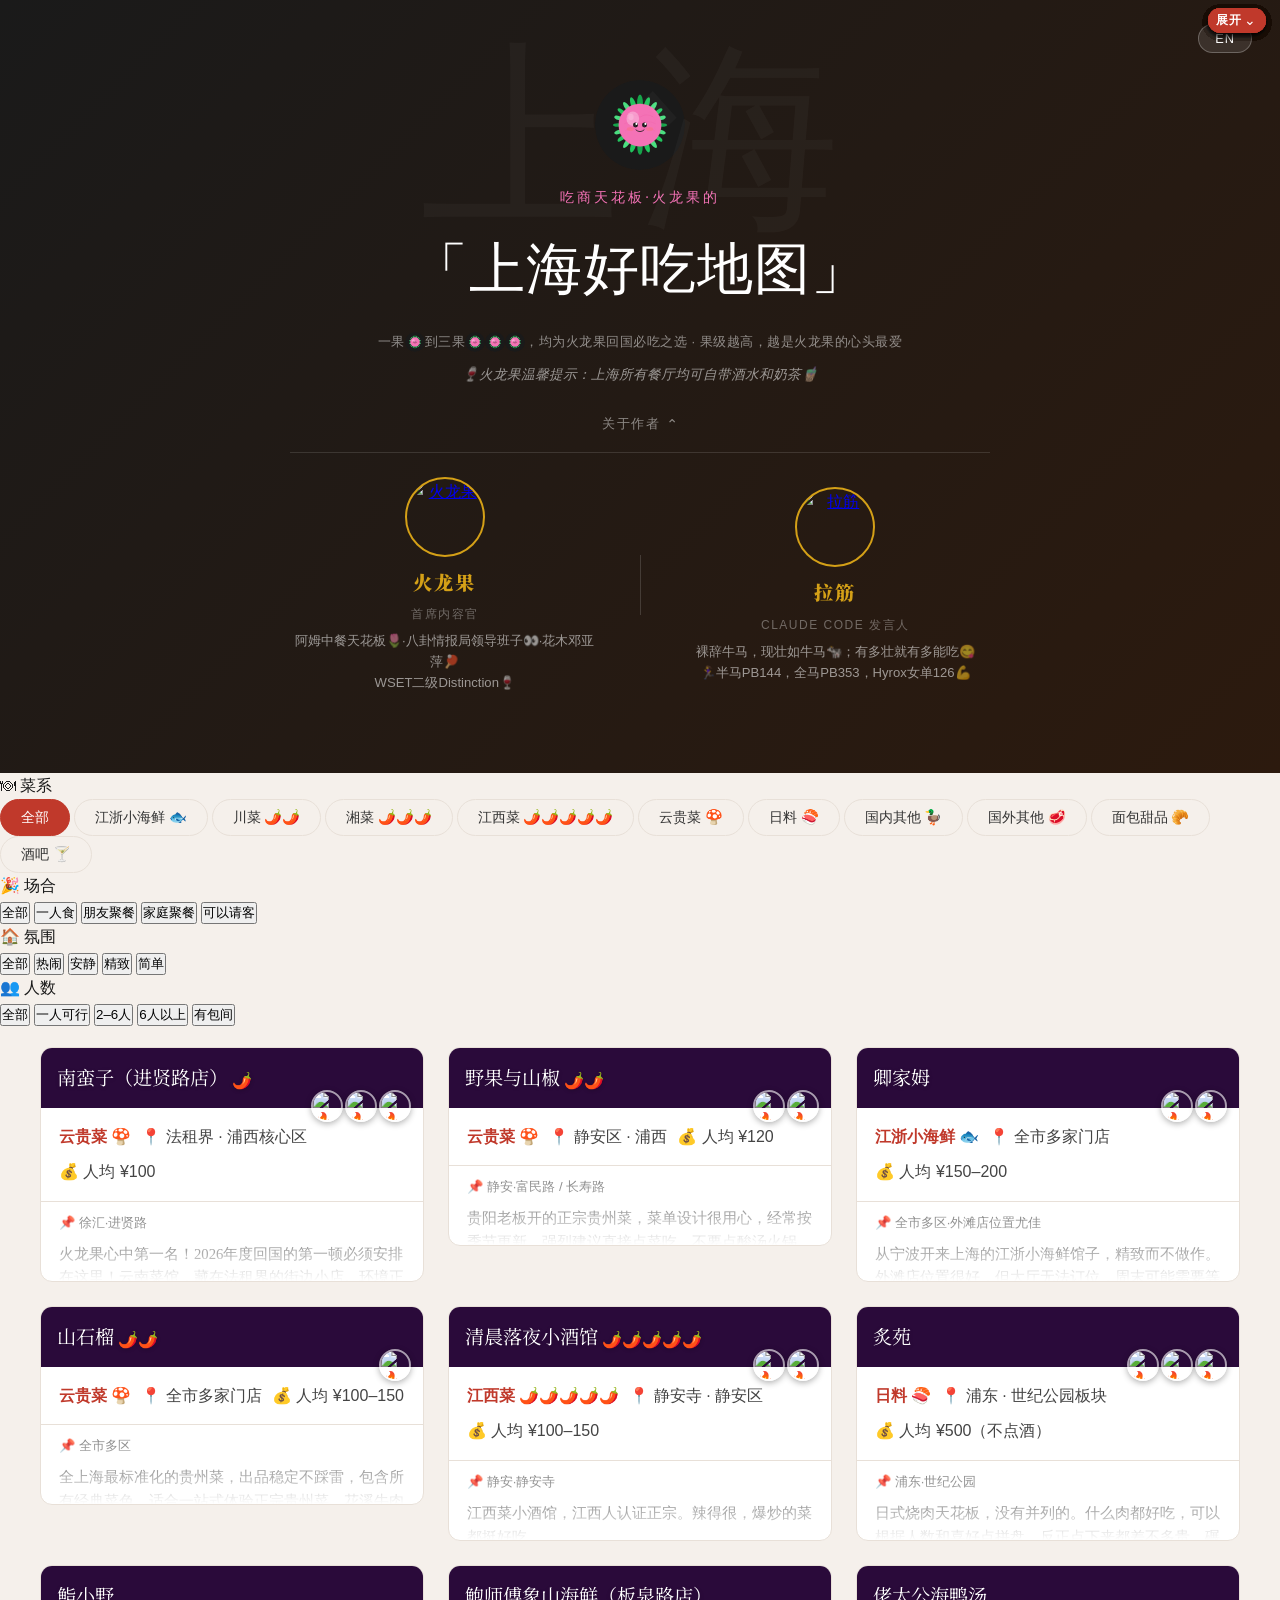
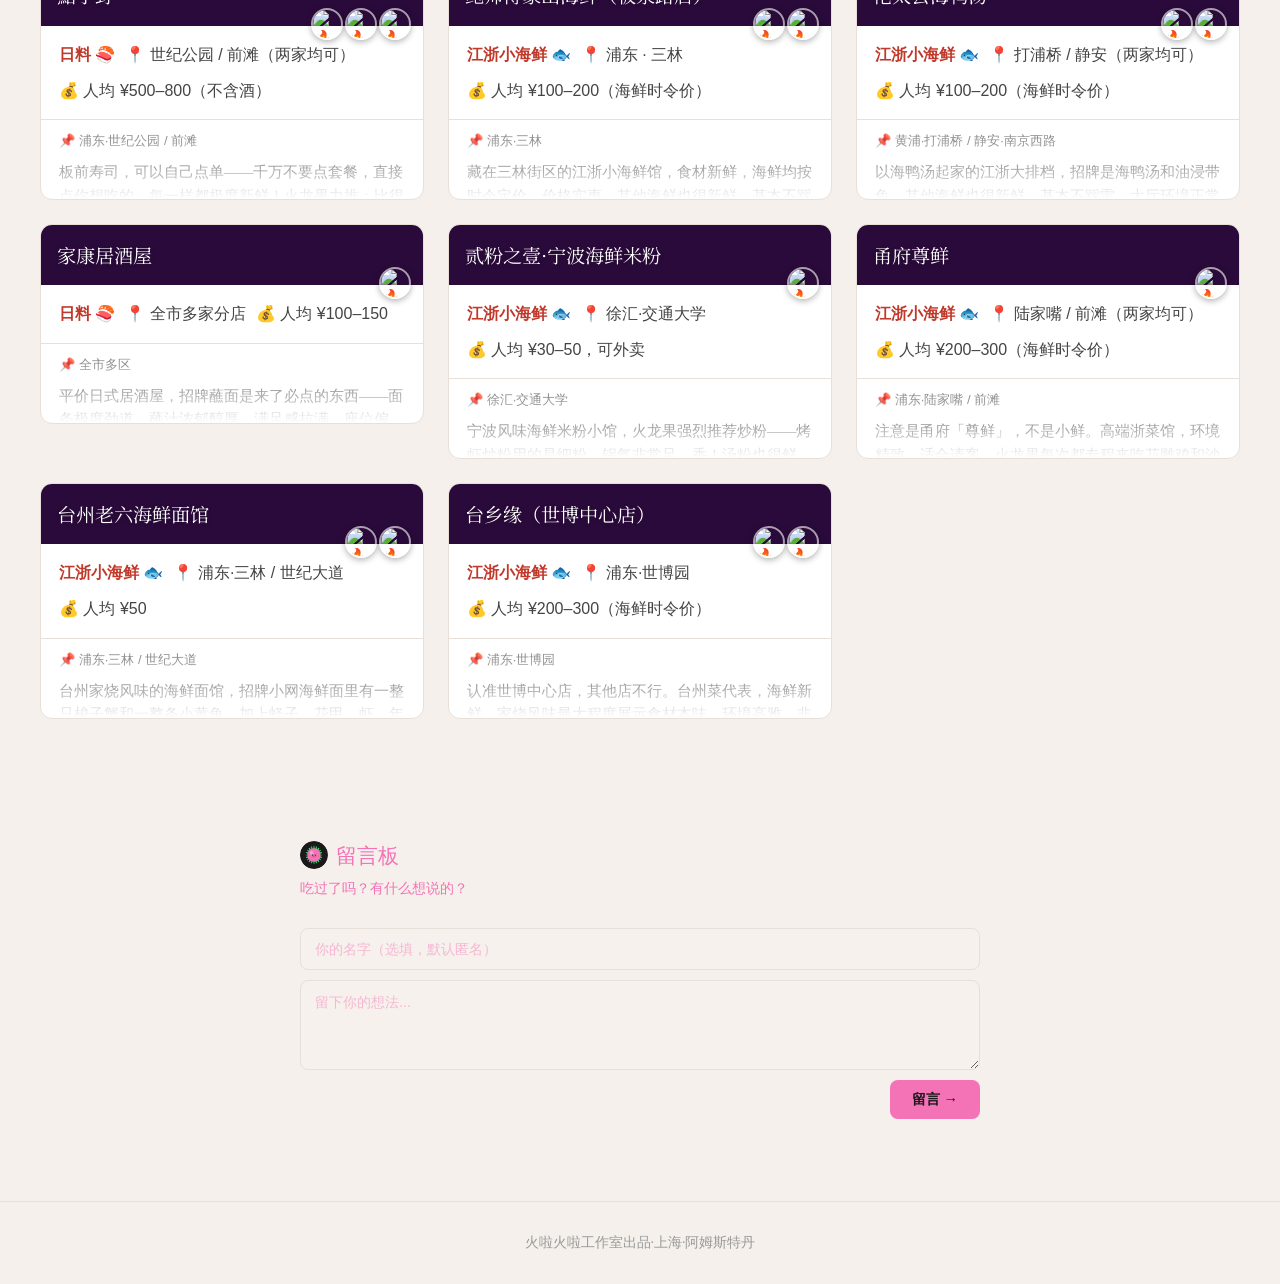
==== commit a1482e13: "Fix 火龙果 title to 首席内容官; move WSET to second line Co-Authored-By: Claude Sonnet 4.6 <noreply@anthropi" ====
--- a/index.html
+++ b/index.html
@@ -33,8 +33,8 @@
               <img class="author-avatar" src="hlg-photo.jpg" alt="火龙果" />
             </a>
             <a class="author-name" href="https://www.linkedin.com/in/yuanke-deng-14a65b370/" target="_blank" rel="noopener">火龙果</a>
-            <div class="author-title">内容主理人</div>
-            <div class="author-bio">首席内容官：阿姆中餐天花板🌷·WSET二级Distinction🍷<br>八卦情报局领导班子👀·花木邓亚萍🏓</div>
+            <div class="author-title">首席内容官</div>
+            <div class="author-bio">阿姆中餐天花板🌷·八卦情报局领导班子👀·花木邓亚萍🏓<br>WSET二级Distinction🍷</div>
           </div>
           <div class="author-divider"></div>
           <div class="author-card">
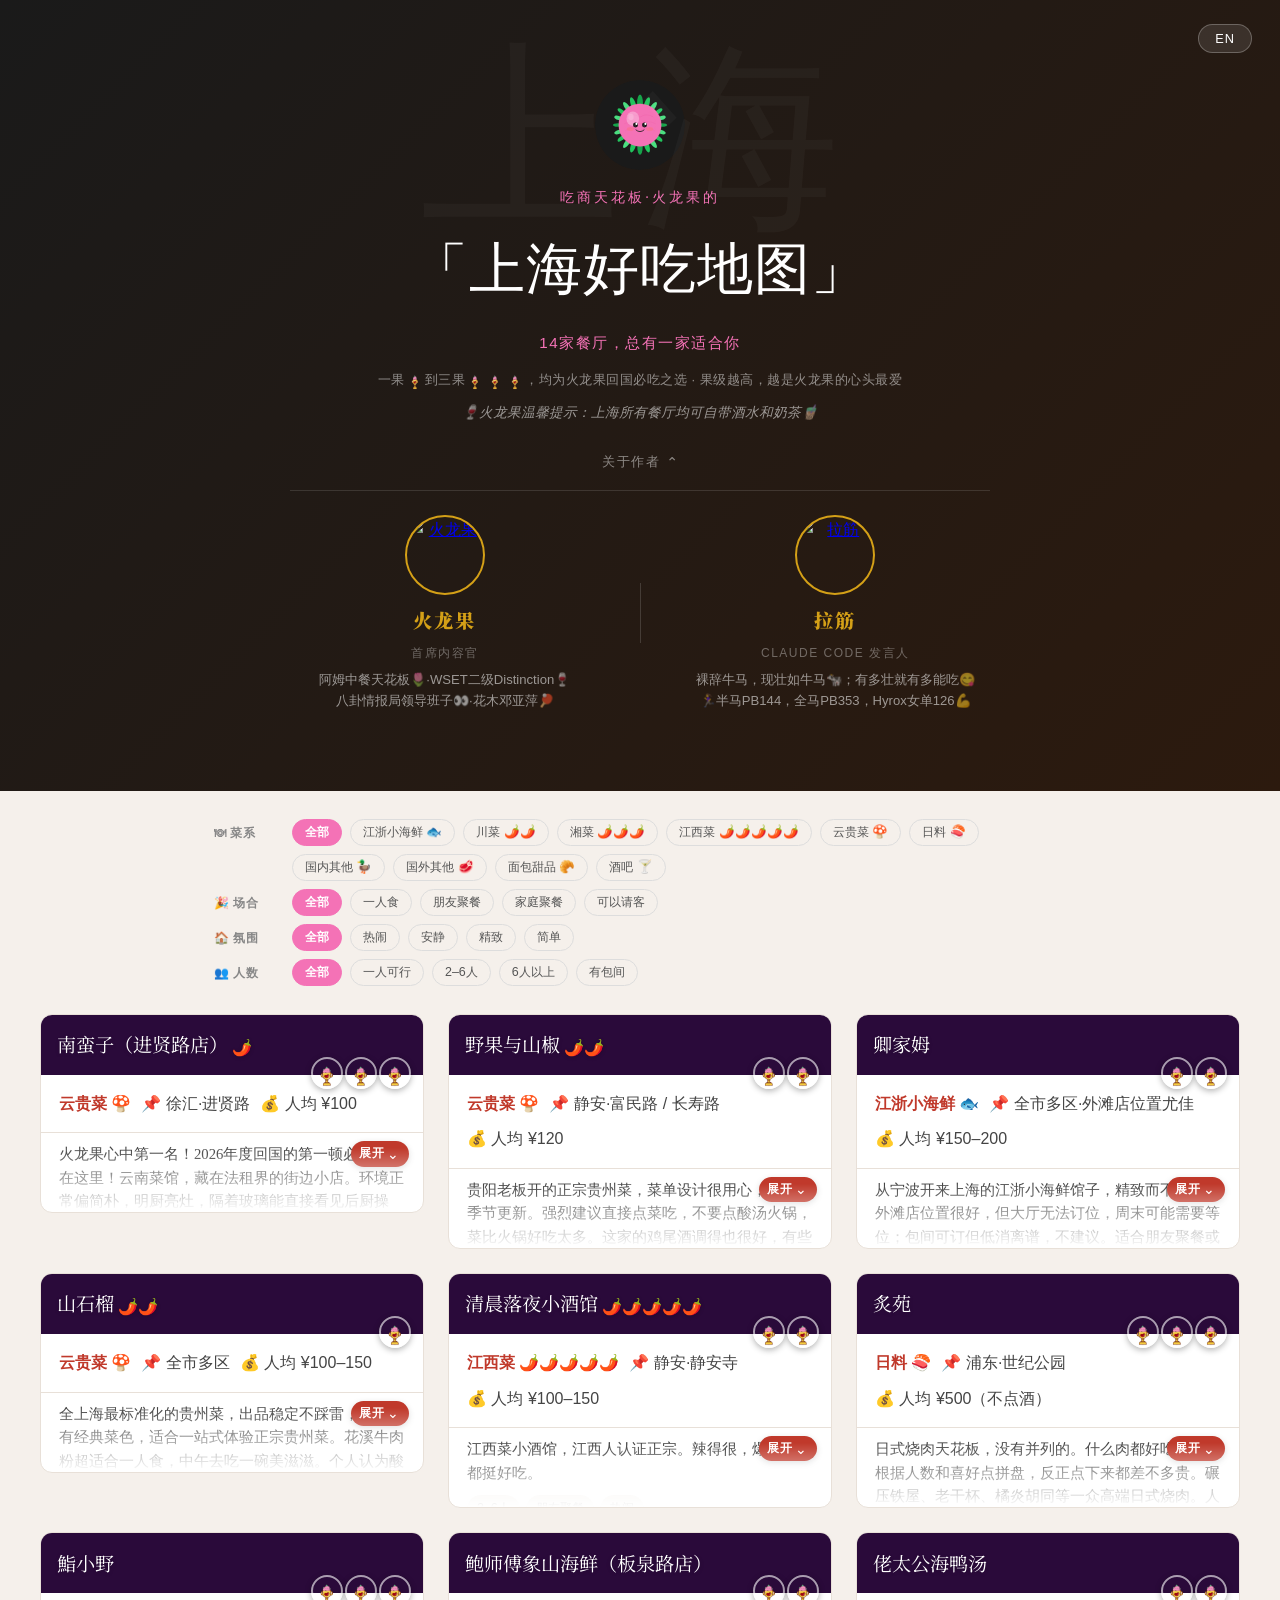
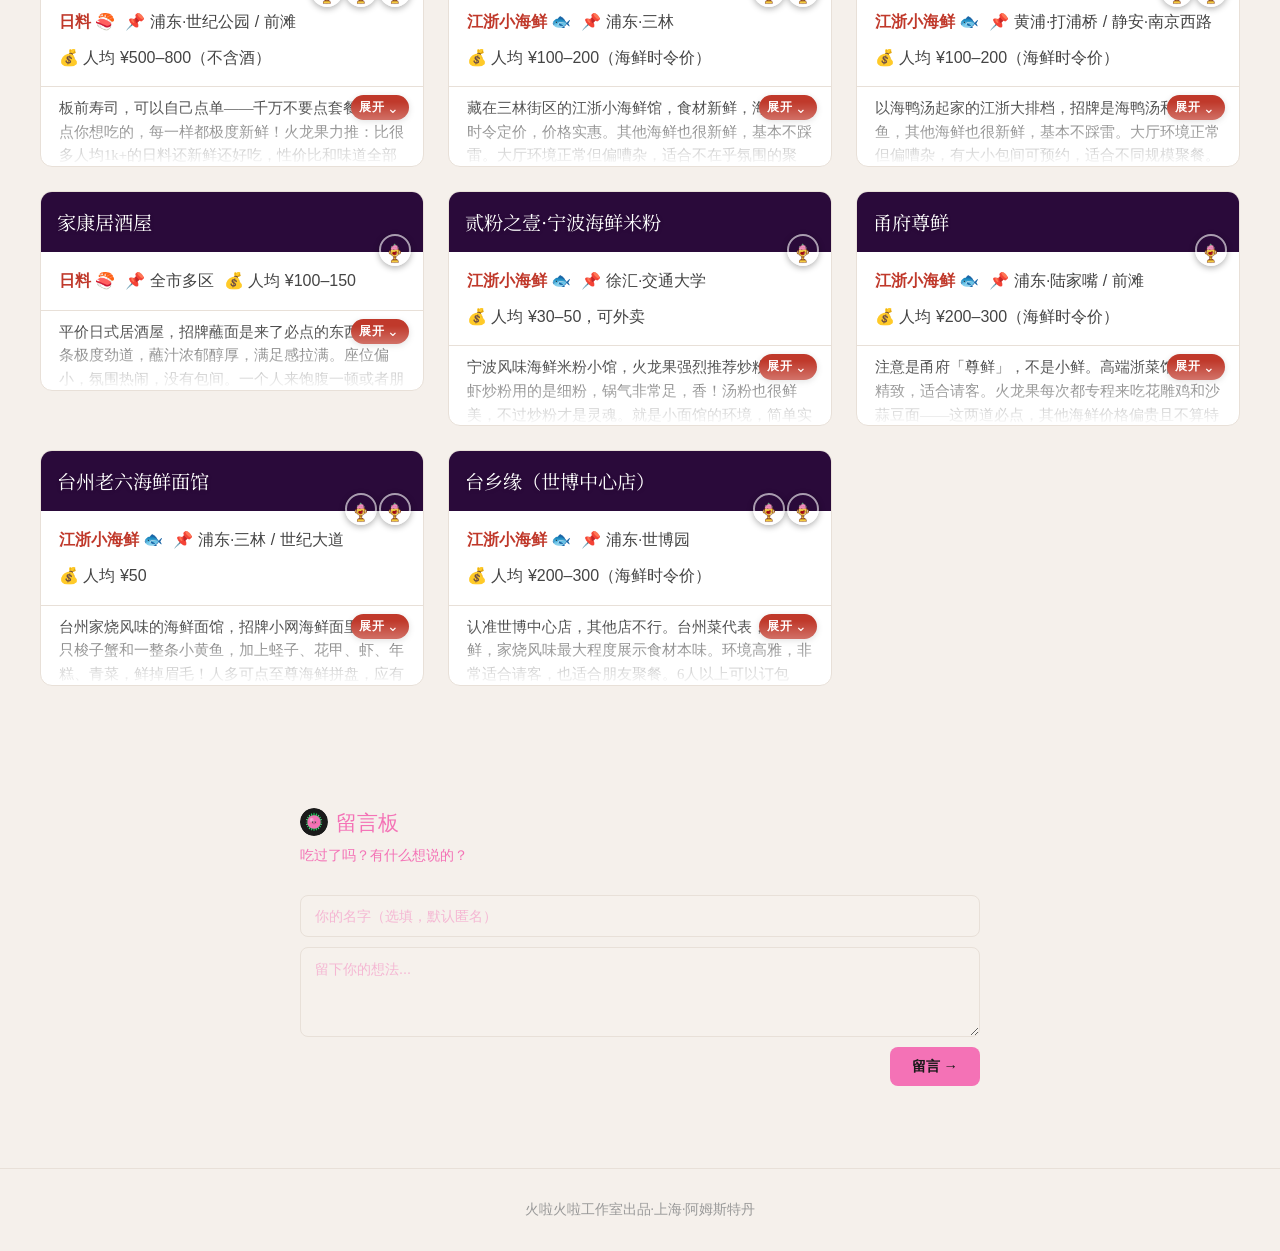
==== commit 7faf314d: "Replace rating icon with trophy dragon fruit image (bg removed) Co-Authored-By: Claude Sonnet 4.6 <n" ====
--- a/index.html
+++ b/index.html
@@ -21,7 +21,7 @@
         <p class="subtitle">吃商天花板·火龙果的</p>
         <h1>「上海好吃地图」</h1>
         <p class="restaurant-count-line" id="restaurant-count"></p>
-        <p class="rating-explainer">一果<img src="hlg-avatar.svg" alt="🐉" class="rating-explainer-icon">到三果<img src="hlg-avatar.svg" alt="🐉" class="rating-explainer-icon"><img src="hlg-avatar.svg" alt="🐉" class="rating-explainer-icon"><img src="hlg-avatar.svg" alt="🐉" class="rating-explainer-icon">，均为火龙果回国必吃之选 · 果级越高，越是火龙果的心头最爱</p>
+        <p class="rating-explainer">一果<img src="rating-icon.png" alt="🐉" class="rating-explainer-icon">到三果<img src="rating-icon.png" alt="🐉" class="rating-explainer-icon"><img src="rating-icon.png" alt="🐉" class="rating-explainer-icon"><img src="rating-icon.png" alt="🐉" class="rating-explainer-icon">，均为火龙果回国必吃之选 · 果级越高，越是火龙果的心头最爱</p>
         <p class="byob-tip">🍷火龙果温馨提示：上海所有餐厅均可自带酒水和奶茶🧋</p>
         <div class="authors-toggle open" id="authors-toggle">
           <span class="authors-toggle-text">关于作者</span>
@@ -34,7 +34,7 @@
             </a>
             <a class="author-name" href="https://www.linkedin.com/in/yuanke-deng-14a65b370/" target="_blank" rel="noopener">火龙果</a>
             <div class="author-title">首席内容官</div>
-            <div class="author-bio">阿姆中餐天花板🌷·八卦情报局领导班子👀·花木邓亚萍🏓<br>WSET二级Distinction🍷</div>
+            <div class="author-bio">阿姆中餐天花板🌷·WSET二级Distinction🍷<br>八卦情报局领导班子👀·花木邓亚萍🏓</div>
           </div>
           <div class="author-divider"></div>
           <div class="author-card">
--- a/style.css
+++ b/style.css
@@ -133,36 +133,30 @@
   font-family: sans-serif;
 }
 
-/* ── FILTERS ── */
-.filters {
-  display: flex;
-  flex-wrap: wrap;
-  gap: 10px;
-  justify-content: center;
-  padding: 36px 20px 20px;
-}
-
+/* ── FILTERS (now part of tag-filters pane) ── */
 .filter-btn {
   background: transparent;
-  border: 1.5px solid var(--border);
-  color: var(--mid);
-  padding: 8px 20px;
+  border: 1.5px solid #ddd;
+  color: #555;
+  padding: 4px 12px;
   border-radius: 100px;
   cursor: pointer;
-  font-family: inherit;
-  font-size: 0.9rem;
-  transition: all 0.2s;
+  font-family: -apple-system, sans-serif;
+  font-size: 0.78rem;
+  transition: all 0.15s;
+  white-space: nowrap;
 }
 
 .filter-btn:hover {
-  border-color: var(--red);
-  color: var(--red);
+  border-color: #F472B6;
+  color: #F472B6;
 }
 
 .filter-btn.active {
-  background: var(--red);
-  border-color: var(--red);
-  color: var(--white);
+  background: #F472B6;
+  border-color: #F472B6;
+  color: #fff;
+  font-weight: 600;
 }
 
 /* ── GRID ── */
@@ -334,6 +328,34 @@
   transform: rotate(180deg);
 }
 
+.expand-hint--inline {
+  display: none;
+}
+
+.card.expanded .expand-hint--top {
+  display: none;
+}
+
+.card.expanded .expand-hint--inline {
+  display: flex;
+  opacity: 0.35;
+}
+
+.card.expanded .expand-hint--inline:hover {
+  opacity: 0.75;
+}
+
+.pills-row {
+  display: flex;
+  flex-wrap: wrap;
+  align-items: center;
+  gap: 8px;
+}
+
+.pills-row .info-pills {
+  flex: 1;
+}
+
 
 .summary-meta {
   display: flex;
@@ -384,6 +406,7 @@
 .card.expanded .card-detail {
   max-height: 2000px;
   padding: 14px 18px 18px;
+
   -webkit-mask-image: none;
   mask-image: none;
 }
@@ -723,12 +746,12 @@
 .comment-reply {
   margin-top: 12px;
   padding: 10px 14px;
-  background: rgba(244,114,182,0.08);
+  background: rgba(244,114,182,0.15);
   border-left: 3px solid #F472B6;
   border-radius: 0 6px 6px 0;
   font-size: 0.88rem;
   font-family: sans-serif;
-  color: #F472B6;
+  color: #1a1a1a;
   display: flex;
   gap: 6px;
   align-items: flex-start;
@@ -818,6 +841,64 @@
   border-top: 1px solid var(--border);
 }
 
+/* ── TAG FILTERS ── */
+.tag-filters {
+  padding: 28px 24px 8px;
+  max-width: 900px;
+  margin: 0 auto;
+  display: flex;
+  flex-direction: column;
+  gap: 8px;
+}
+
+.tag-filter-pane {
+  display: flex;
+  align-items: flex-start;
+  gap: 8px;
+}
+
+.tag-filter-btns {
+  display: flex;
+  flex-wrap: wrap;
+  gap: 8px;
+}
+
+.tag-filter-label {
+  font-family: -apple-system, sans-serif;
+  font-size: 0.75rem;
+  font-weight: 600;
+  color: #888;
+  letter-spacing: 0.5px;
+  white-space: nowrap;
+  min-width: 70px;
+  padding-top: 5px;
+}
+
+.tag-btn {
+  background: transparent;
+  border: 1.5px solid #ddd;
+  color: #555;
+  padding: 4px 12px;
+  border-radius: 100px;
+  font-family: -apple-system, sans-serif;
+  font-size: 0.78rem;
+  cursor: pointer;
+  transition: all 0.15s;
+  white-space: nowrap;
+}
+
+.tag-btn:hover {
+  border-color: #F472B6;
+  color: #F472B6;
+}
+
+.tag-btn.active {
+  background: #F472B6;
+  border-color: #F472B6;
+  color: #fff;
+  font-weight: 600;
+}
+
 /* ── RESPONSIVE ── */
 @media (max-width: 768px) {
   .hero { padding: 50px 20px; }
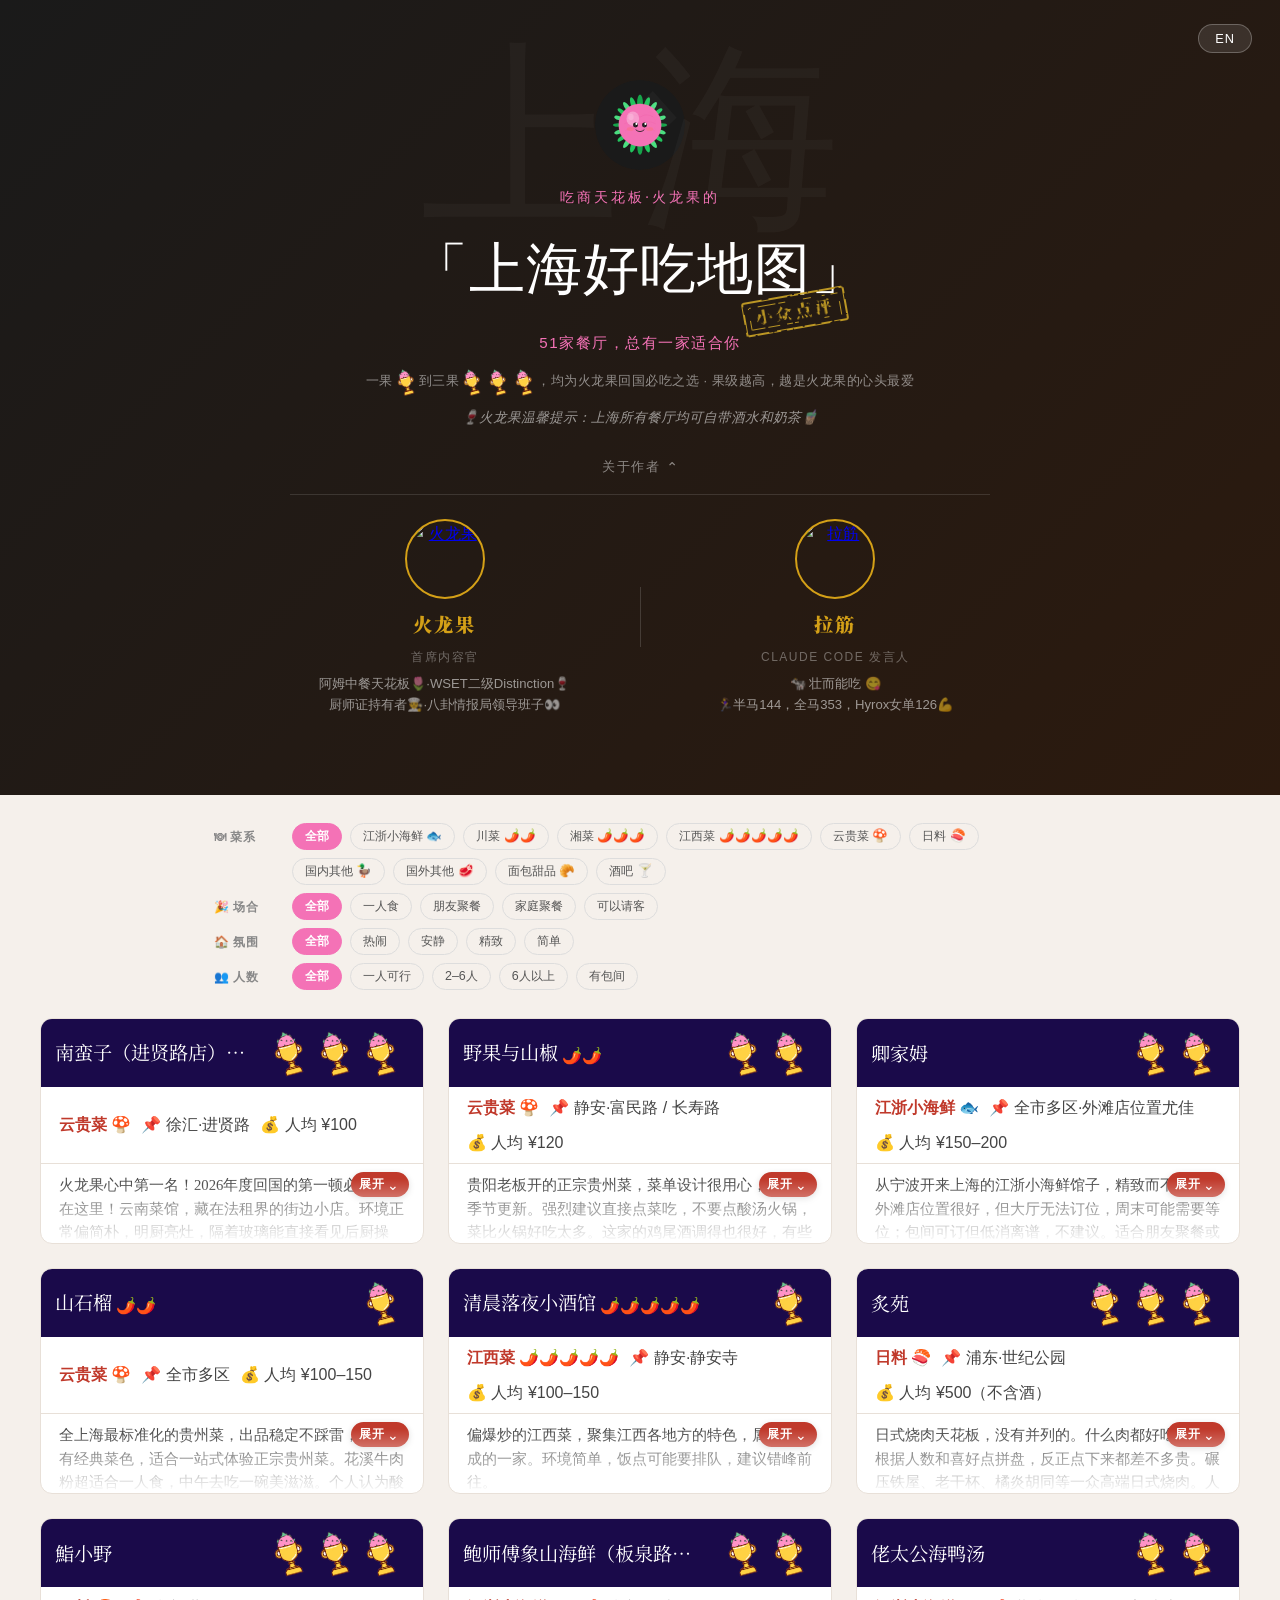
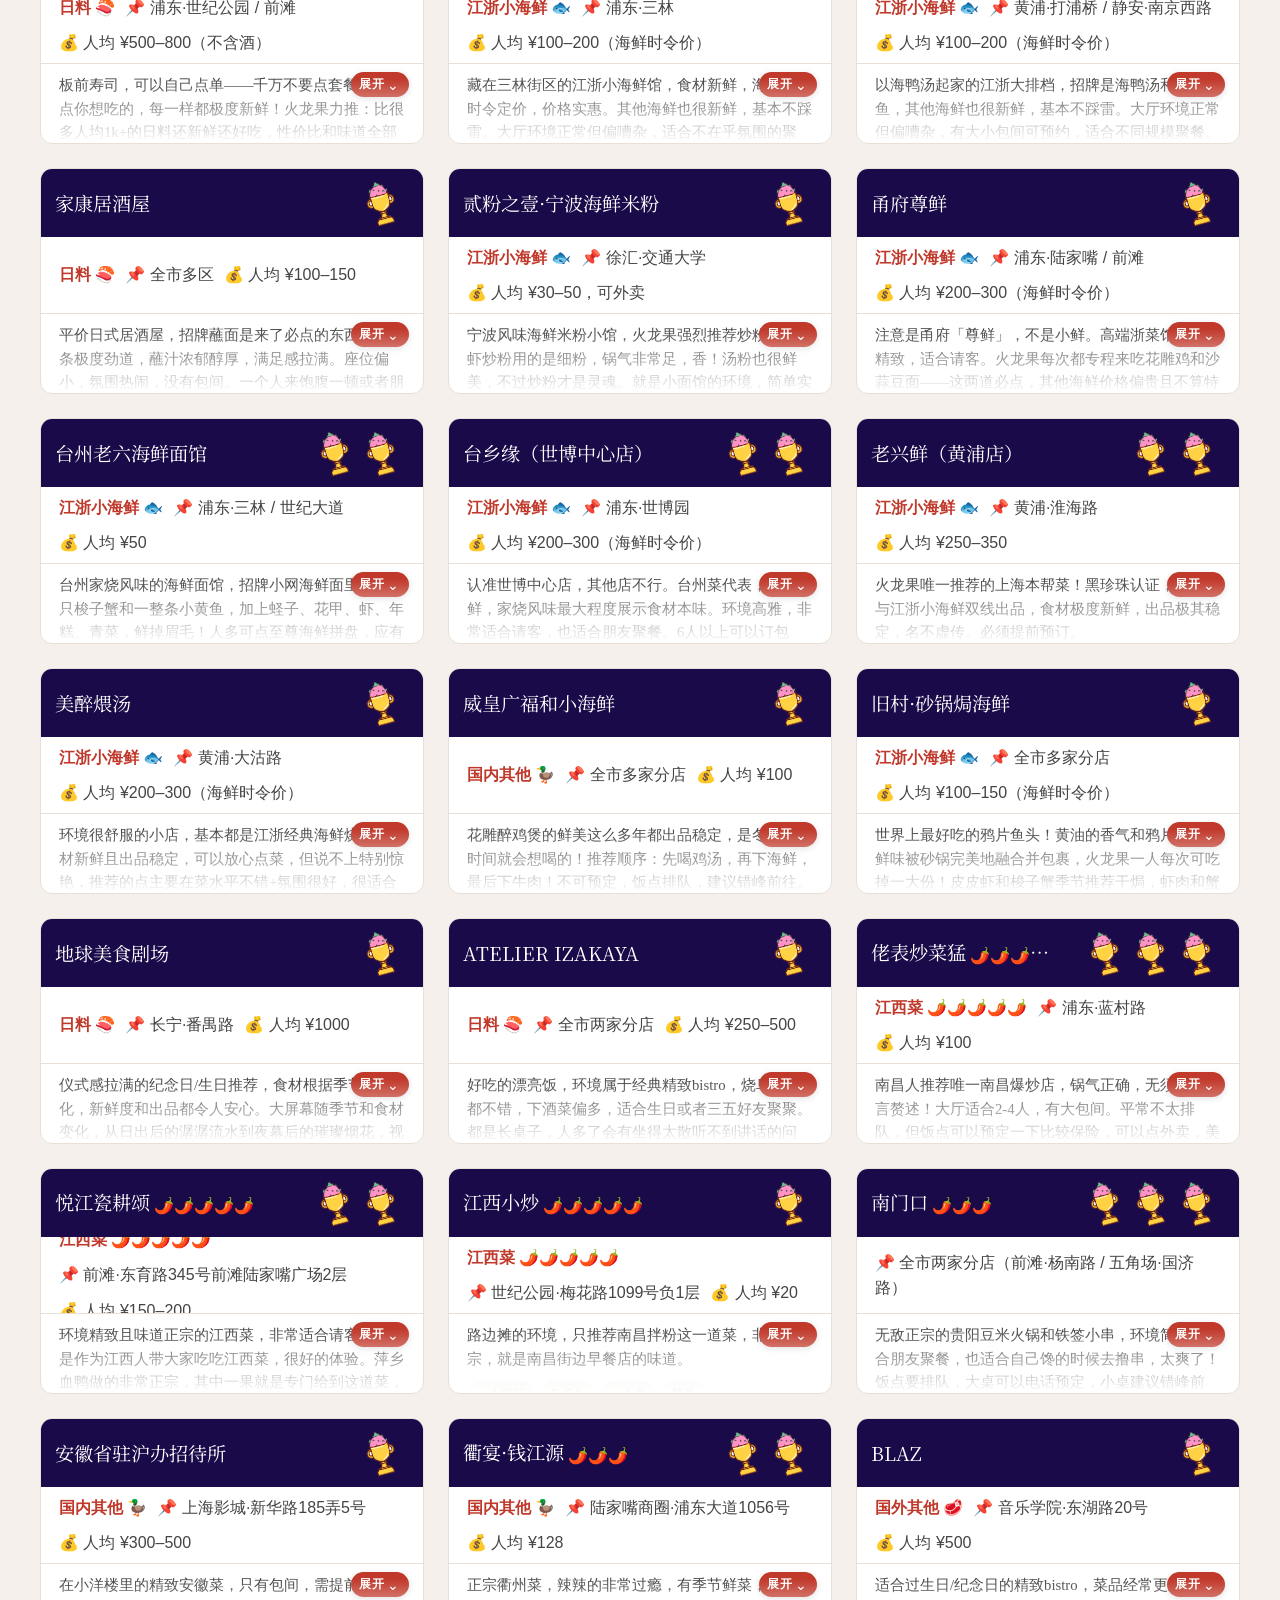
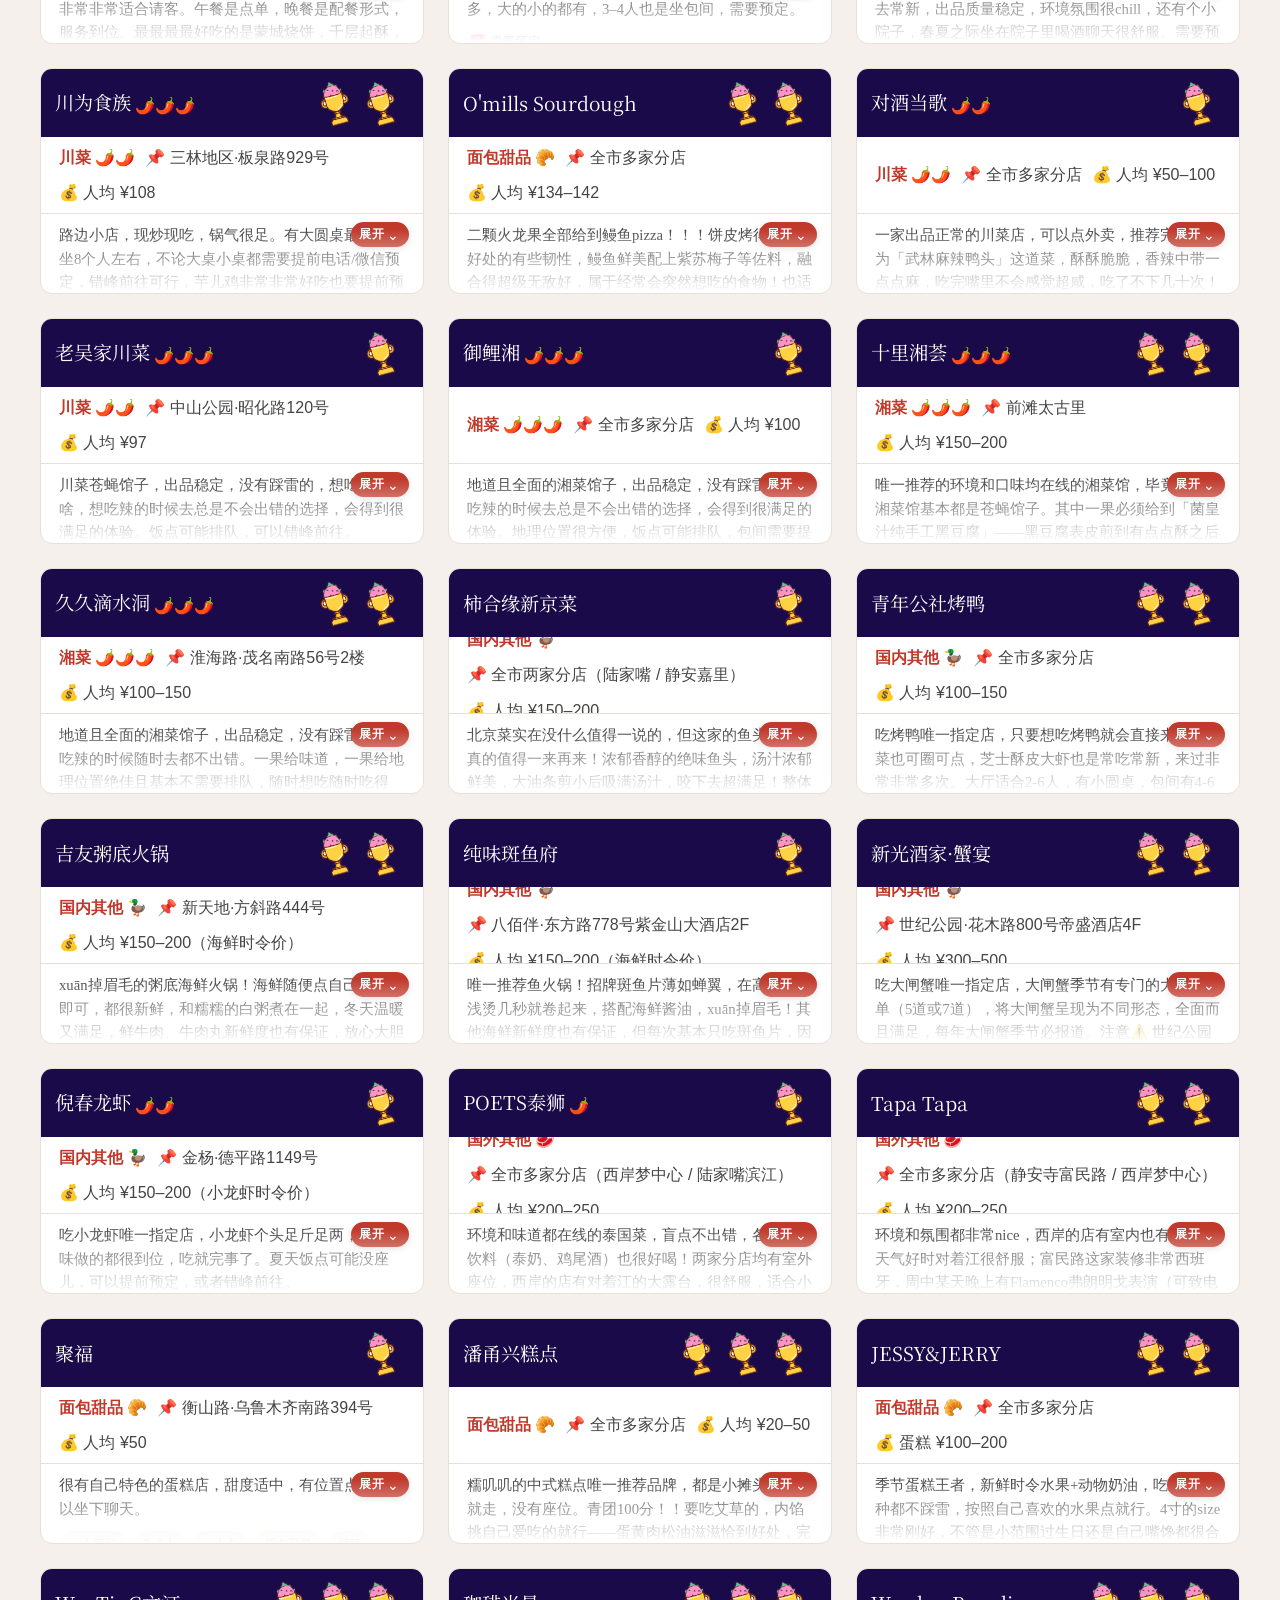
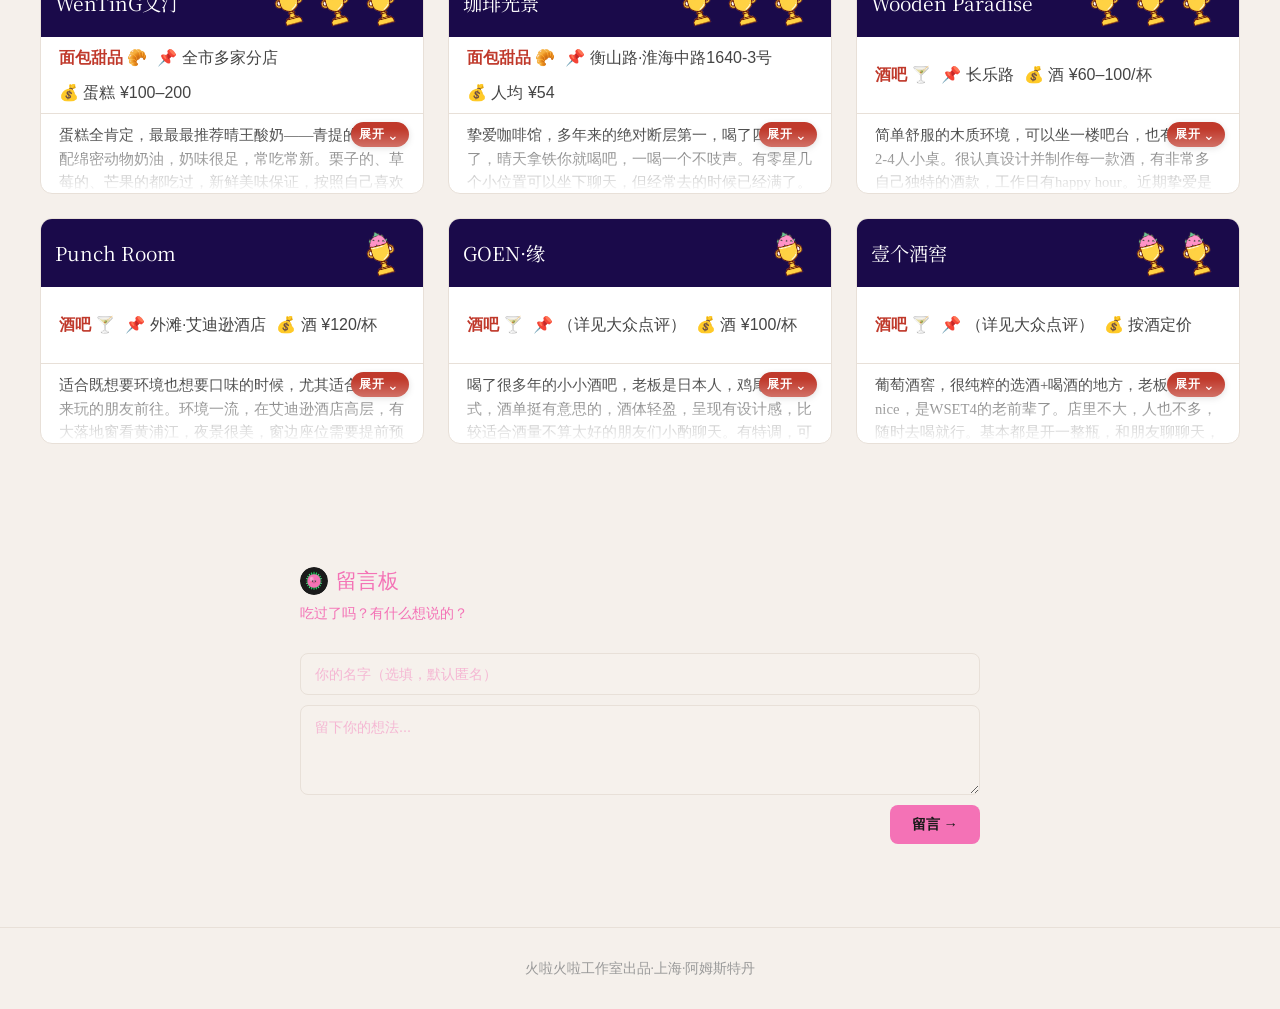
==== commit f1cb7d72: "Update 拉筋 bio: remove PB prefix Co-Authored-By: Claude Sonnet 4.6 <noreply@anthropic.com>" ====
--- a/index.html
+++ b/index.html
@@ -19,7 +19,12 @@
       <div class="hero-text">
         <img src="hlg-avatar.svg" alt="火龙果" class="hero-logo" />
         <p class="subtitle">吃商天花板·火龙果的</p>
-        <h1>「上海好吃地图」</h1>
+        <div class="hero-title-wrap">
+          <h1>「上海好吃地图」</h1>
+          <div class="stamp" aria-hidden="true">
+            <div class="stamp-face">小众点评</div>
+          </div>
+        </div>
         <p class="restaurant-count-line" id="restaurant-count"></p>
         <p class="rating-explainer">一果<img src="rating-icon.png" alt="🐉" class="rating-explainer-icon">到三果<img src="rating-icon.png" alt="🐉" class="rating-explainer-icon"><img src="rating-icon.png" alt="🐉" class="rating-explainer-icon"><img src="rating-icon.png" alt="🐉" class="rating-explainer-icon">，均为火龙果回国必吃之选 · 果级越高，越是火龙果的心头最爱</p>
         <p class="byob-tip">🍷火龙果温馨提示：上海所有餐厅均可自带酒水和奶茶🧋</p>
@@ -34,7 +39,7 @@
             </a>
             <a class="author-name" href="https://www.linkedin.com/in/yuanke-deng-14a65b370/" target="_blank" rel="noopener">火龙果</a>
             <div class="author-title">首席内容官</div>
-            <div class="author-bio">阿姆中餐天花板🌷·WSET二级Distinction🍷<br>八卦情报局领导班子👀·花木邓亚萍🏓</div>
+            <div class="author-bio">阿姆中餐天花板🌷·WSET二级Distinction🍷<br>厨师证持有者🧑‍🍳·八卦情报局领导班子👀</div>
           </div>
           <div class="author-divider"></div>
           <div class="author-card">
@@ -43,7 +48,7 @@
             </a>
             <a class="author-name" href="https://www.linkedin.com/in/jjroxylai/" target="_blank" rel="noopener">拉筋</a>
             <div class="author-title">Claude Code 发言人</div>
-            <div class="author-bio">裸辞牛马，现壮如牛马🐄；有多壮就有多能吃😋<br>🏃‍♀️半马PB144，全马PB353，Hyrox女单126💪</div>
+            <div class="author-bio">🐄 壮而能吃 😋<br>🏃‍♀️半马144，全马353，Hyrox女单126💪</div>
           </div>
         </div>
       </div>
@@ -125,9 +130,12 @@
   <svg width="0" height="0" style="position:absolute">
     <defs>
       <filter id="ink-stamp" x="-20%" y="-20%" width="140%" height="140%">
-        <feTurbulence type="fractalNoise" baseFrequency="0.055" numOctaves="4" seed="8" result="noise"/>
-        <feDisplacementMap in="SourceGraphic" in2="noise" scale="4" xChannelSelector="R" yChannelSelector="G" result="displaced"/>
-        <feComposite in="displaced" in2="SourceGraphic" operator="in"/>
+        <feTurbulence type="fractalNoise" baseFrequency="0.06" numOctaves="4" seed="12" result="noise"/>
+        <feDisplacementMap in="SourceGraphic" in2="noise" scale="6" xChannelSelector="R" yChannelSelector="G" result="displaced"/>
+        <feComponentTransfer in="displaced" result="faded">
+          <feFuncA type="discrete" tableValues="0 0.3 0.7 1 1 1 1 1"/>
+        </feComponentTransfer>
+        <feComposite in="faded" in2="SourceGraphic" operator="in"/>
       </filter>
     </defs>
   </svg>
--- a/style.css
+++ b/style.css
@@ -108,9 +108,10 @@
 }
 
 .rating-explainer-icon {
-  width: 20px;
-  height: 20px;
-  border-radius: 50%;
+  width: 26px;
+  height: 26px;
+  object-fit: contain;
+  transform: rotate(-15deg);
   vertical-align: middle;
   display: inline-block;
 }
@@ -201,67 +202,81 @@
 }
 
 .card-rating {
-  background: #2a0a3a;
-  display: flex;
-  align-items: center;
-  min-height: 60px;
-  padding: 12px 80px 12px 16px;
-  transition: min-height 0.4s ease, padding 0.4s ease;
+  background: #1a0a4a;
+  display: flex;
+  align-items: center;
+  justify-content: space-between;
+  flex-wrap: nowrap;
+  height: 68px;
+  padding: 10px 14px;
+  gap: 8px;
+  overflow: hidden;
+  transition: height 0.4s ease;
 }
 
 .card.expanded .card-rating {
-  min-height: 120px;
-  padding: 20px 100px 20px 20px;
-}
+  height: auto;
+  min-height: 80px;
+}
+
 
 .card-title {
   font-family: 'Noto Serif SC', serif;
-  font-size: clamp(0.8rem, 4vw, 2rem);
+  font-size: clamp(0.75rem, 2.8vw, 1.05rem);
   font-weight: 900;
   color: #fff;
   line-height: 1.3;
   text-align: left;
-  text-shadow: 0 1px 4px rgba(0,0,0,0.2);
-  flex: 0 1 auto;
+  flex: 1 1 auto;
+  min-width: 0;
   white-space: nowrap;
+  overflow: hidden;
+  text-overflow: ellipsis;
   padding-right: 4px;
   transition: font-size 0.4s ease;
 }
 
-.card.expanded .card-title {
-  font-size: clamp(1.2rem, 5.5vw, 1.5rem);
+/* 展开且标题能放下 → 放大 */
+.card.expanded:not(.card--compact):not(.card--title-compact) .card-title {
+  font-size: clamp(0.9rem, 3.5vw, 1.3rem);
   white-space: nowrap;
 }
 
+/* 展开但标题会溢出，或果溢出 → 保持小字体 */
+.card.expanded.card--compact .card-title,
+.card.expanded.card--title-compact .card-title {
+  font-size: clamp(0.75rem, 2.8vw, 1.05rem);
+  white-space: nowrap;
+}
+
 .rating-fruits {
-  position: absolute;
-  right: 12px;
-  top: -18px;
   display: flex;
   flex-direction: row;
-  gap: 2px;
-  z-index: 3;
-  transition: all 0.4s ease;
+  flex-shrink: 0;
+  align-items: center;
 }
 
 .rating-fruit {
-  width: 32px;
-  height: 32px;
-  border-radius: 50%;
-  object-fit: cover;
-  border: 2px solid rgba(255,255,255,0.6);
-  box-shadow: 0 2px 6px rgba(0,0,0,0.3);
+  width: 56px;
+  height: 44px;
+  object-fit: contain;
+  margin-right: -10px;
+  transform: rotate(-15deg);
   transition: width 0.4s ease, height 0.4s ease;
 }
 
-.card.expanded .rating-fruits {
-  top: -28px;
-  gap: 4px;
+.rating-fruit:last-child {
+  margin-right: 0;
 }
 
 .card.expanded .rating-fruit {
-  width: 52px;
-  height: 52px;
+  width: 72px;
+  height: 56px;
+}
+
+.card.expanded.card--compact .rating-fruit {
+  width: 48px;
+  height: 38px;
 }
 
 .card-chili {
@@ -275,15 +290,26 @@
   font-size: 1.6rem;
 }
 
+.card.expanded.card--compact .card-chili {
+  font-size: 0.85rem;
+}
+
 /* ── SUMMARY (always visible) ── */
 .card-summary {
-  padding: 16px 18px;
+  padding: 14px 18px;
   display: flex;
   align-items: center;
   gap: 12px;
   cursor: pointer;
   position: relative;
   user-select: none;
+  height: 76px;
+  overflow: hidden;
+}
+
+.card.expanded .card-summary {
+  height: auto;
+  overflow: visible;
 }
 
 .summary-main { flex: 1; }
@@ -841,6 +867,47 @@
   border-top: 1px solid var(--border);
 }
 
+/* ── STAMP ── */
+.hero-title-wrap {
+  position: relative;
+  display: inline-block;
+}
+
+.stamp {
+  position: absolute;
+  bottom: 2px;
+  right: 21px;
+  padding: 7px 10px;
+  border: 2.5px solid #c9a227;
+  border-radius: 3px;
+  display: inline-flex;
+  align-items: center;
+  justify-content: center;
+  transform: rotate(-10deg);
+  opacity: 0.92;
+  pointer-events: none;
+  filter: url(#ink-stamp);
+}
+.stamp::before {
+  content: '';
+  position: absolute;
+  inset: 4px;
+  border: 1.5px solid #c9a227;
+  border-radius: 1px;
+}
+
+.stamp-face {
+  font-family: 'Noto Serif SC', serif;
+  font-weight: 900;
+  font-size: 1.05rem;
+  letter-spacing: 0.18em;
+  line-height: 1;
+  color: #c9a227;
+  position: relative;
+  z-index: 1;
+  white-space: nowrap;
+}
+
 /* ── TAG FILTERS ── */
 .tag-filters {
   padding: 28px 24px 8px;
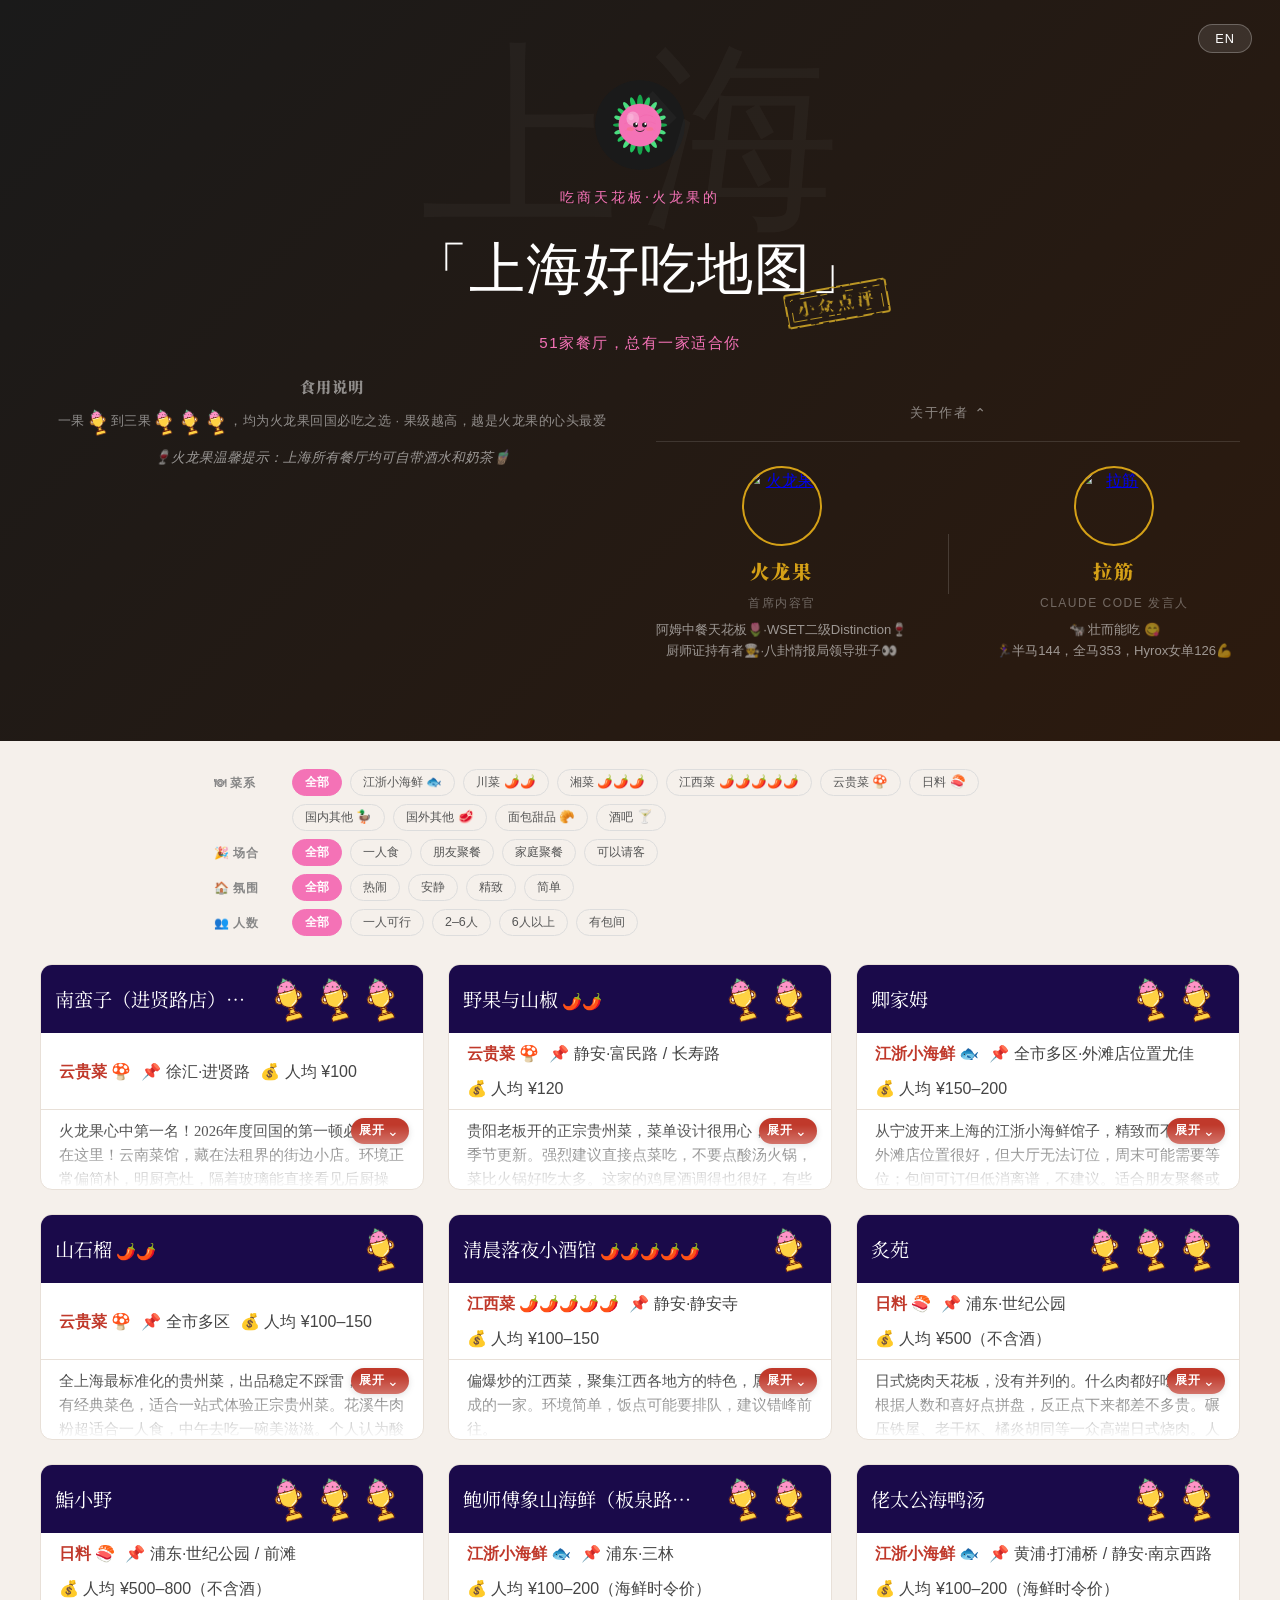
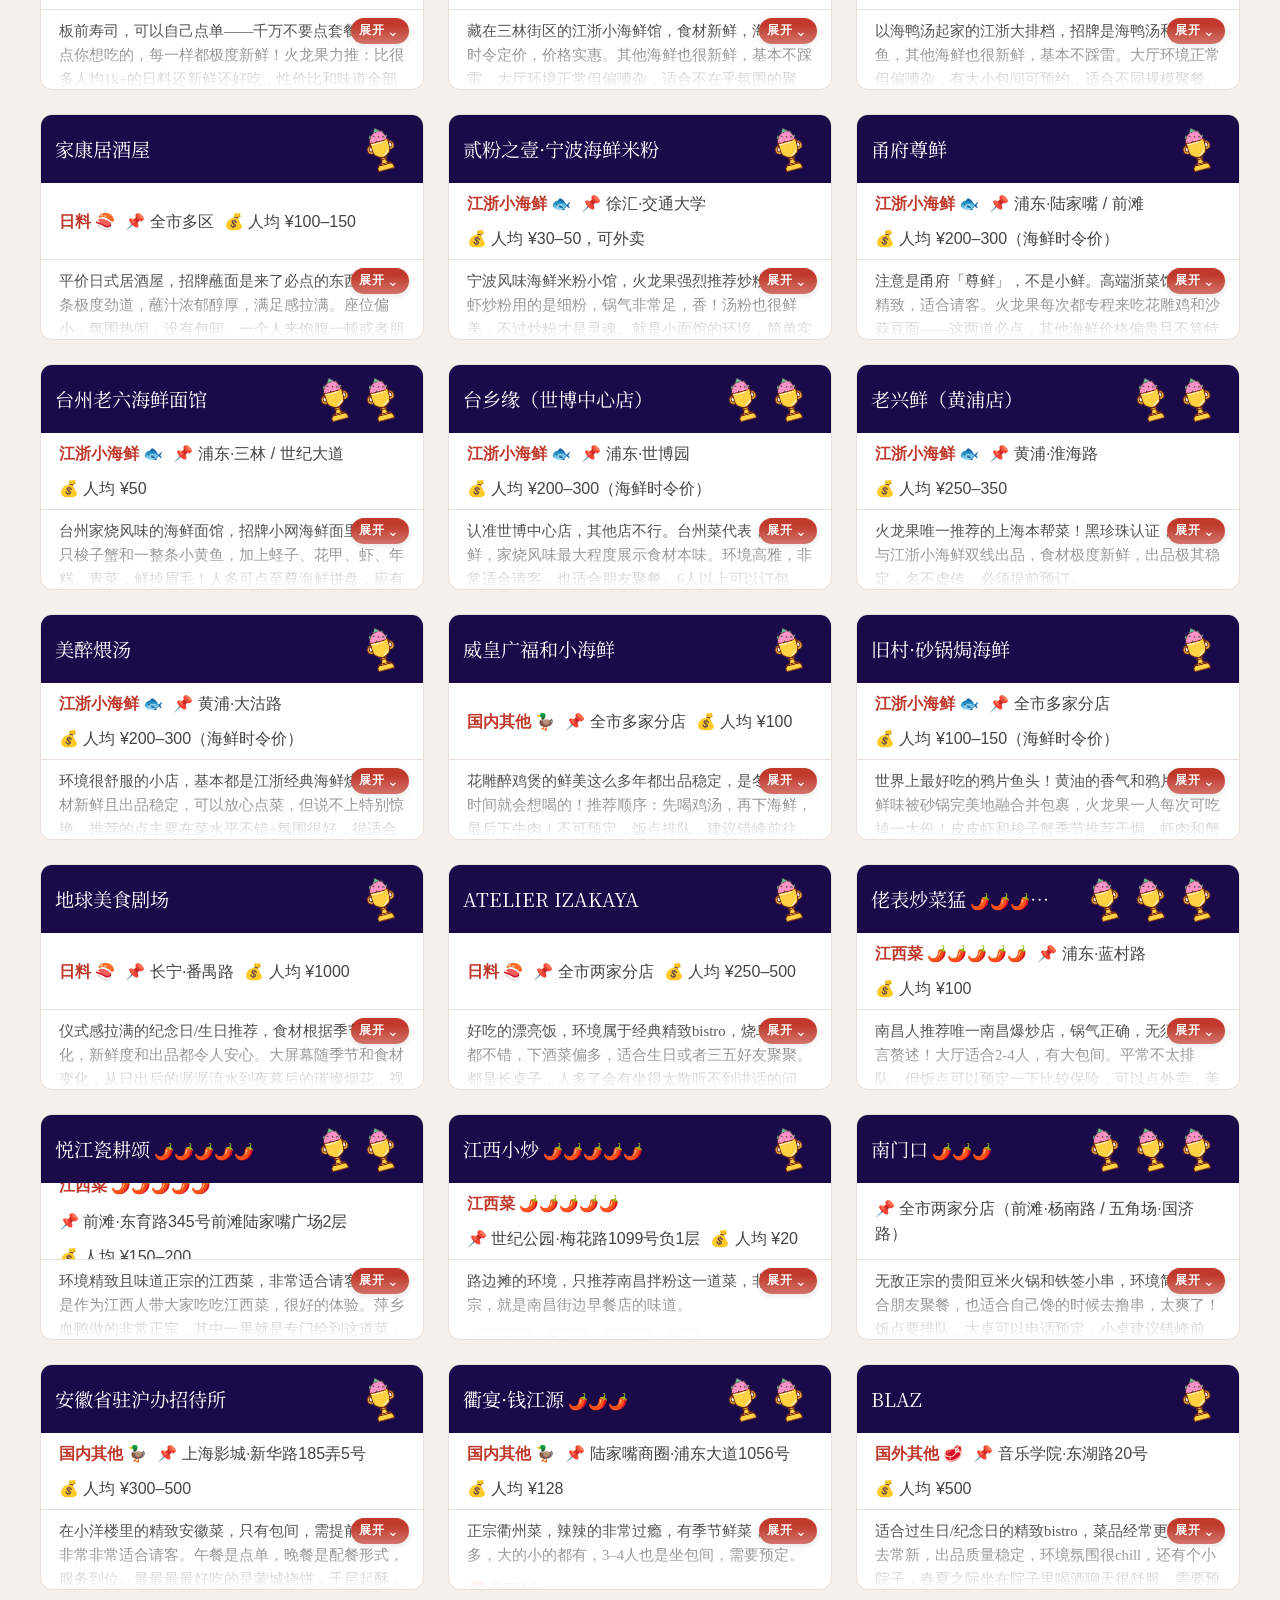
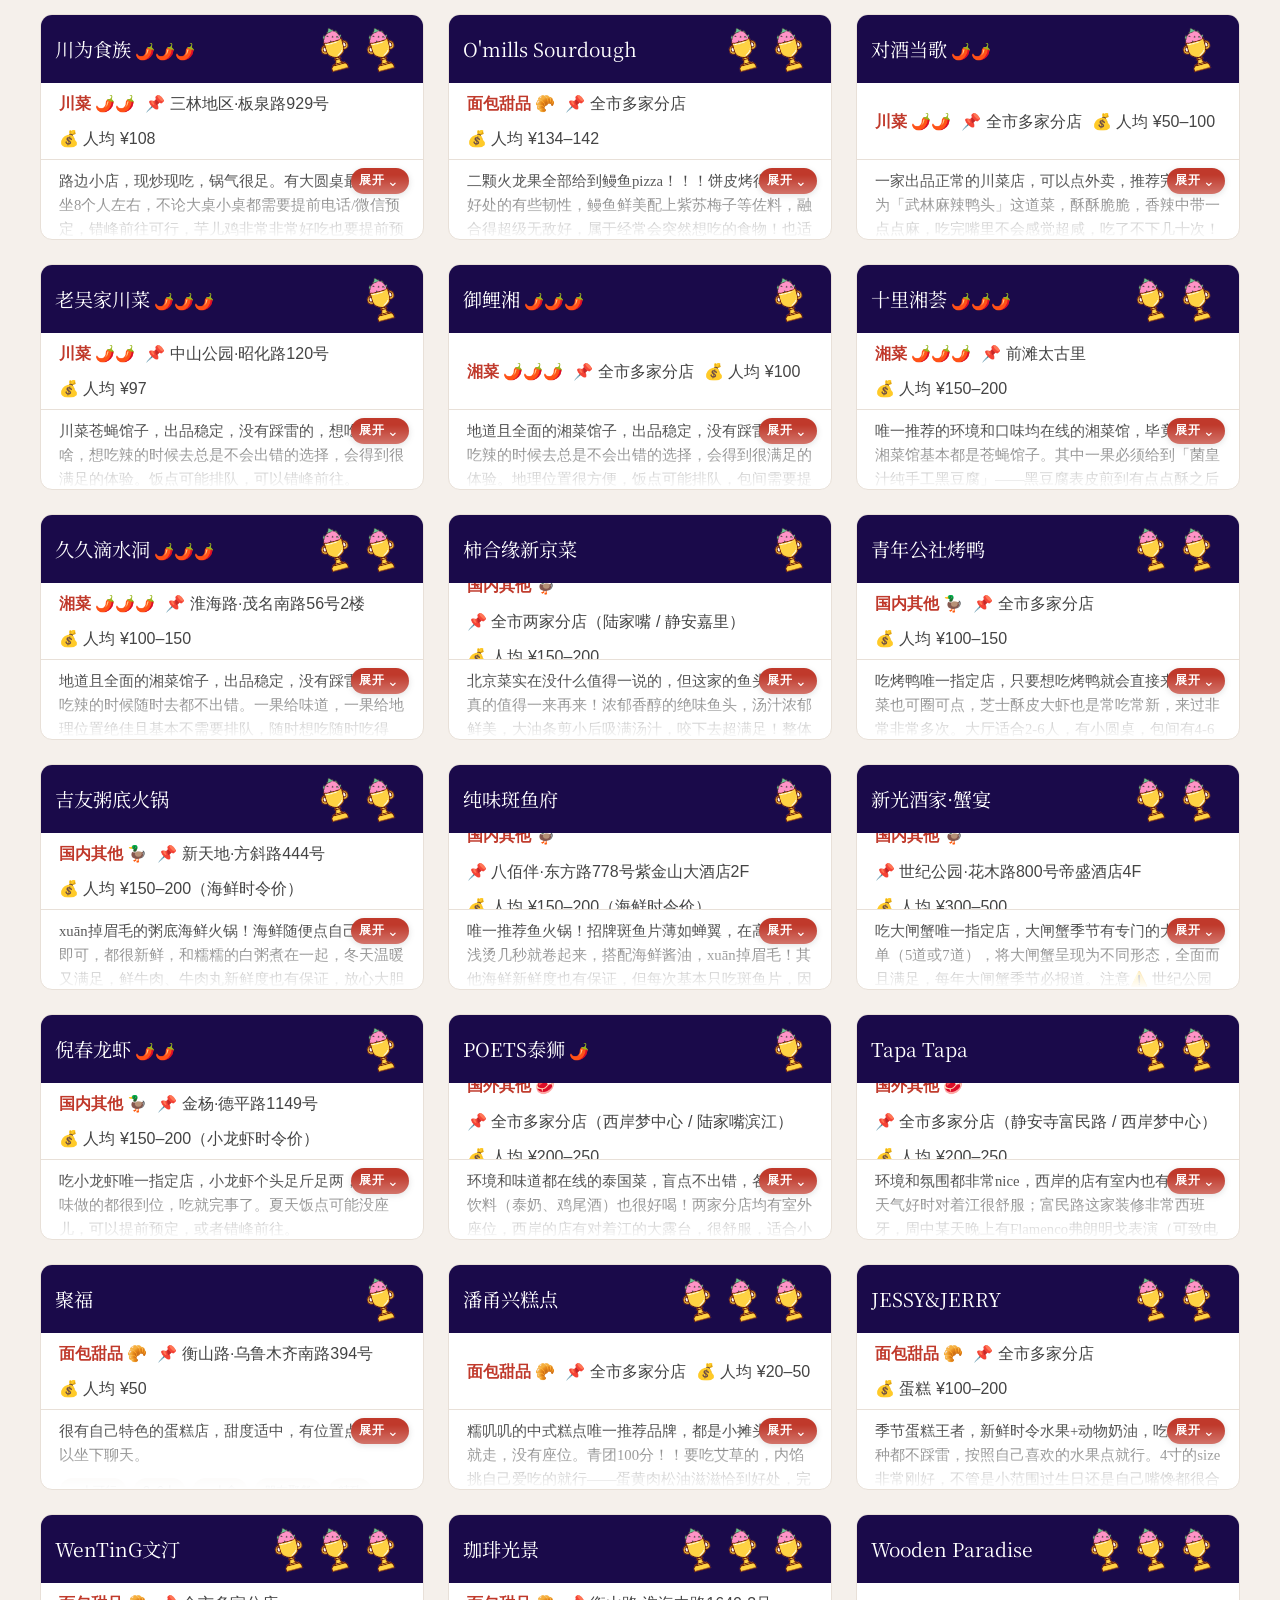
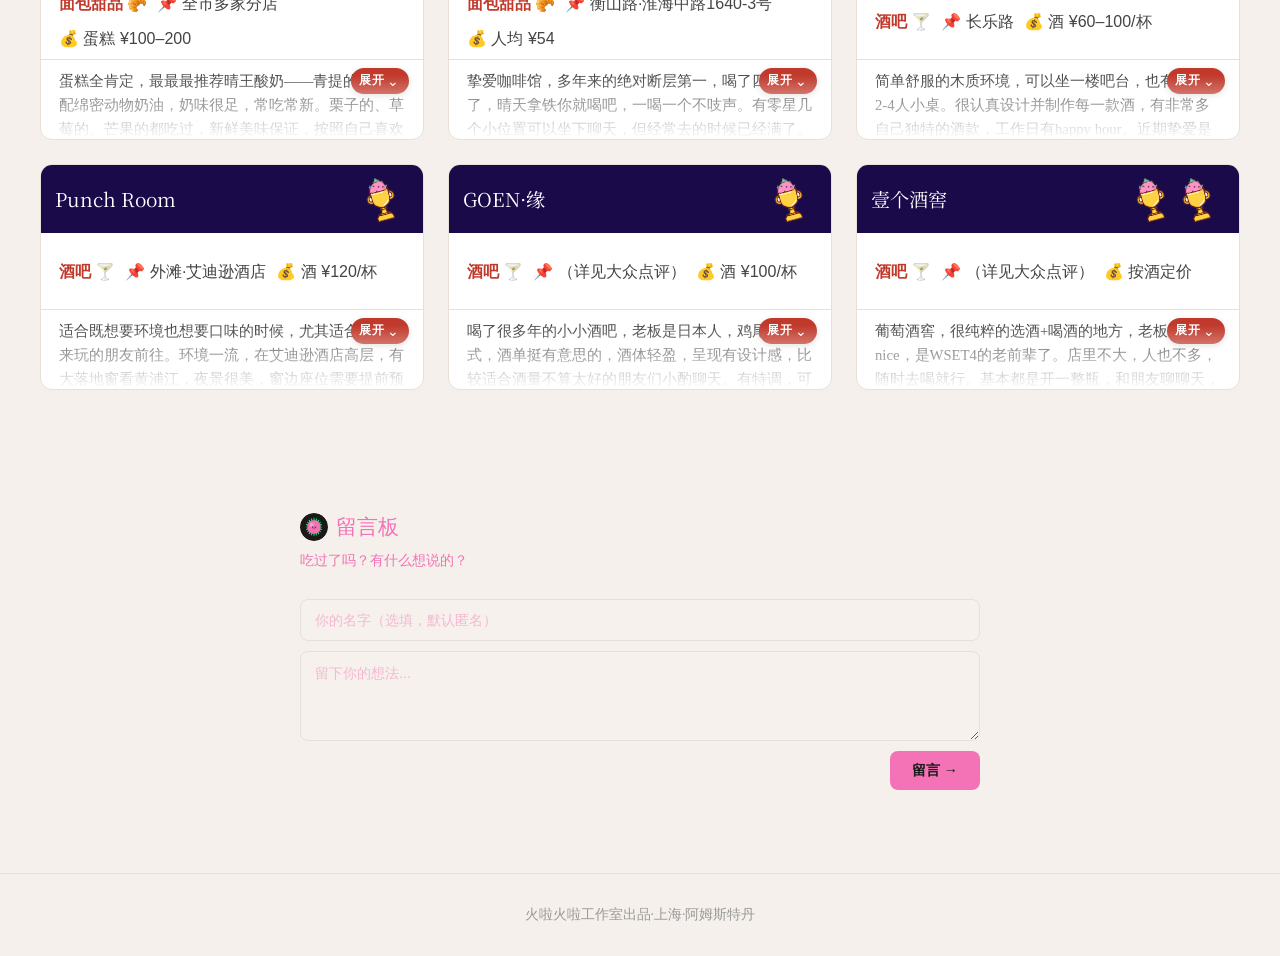
==== commit 88d902f9: "Add 食用说明 section in hero, two-column layout with 关于作者 Rating explainer + byob tip moved into left 食用" ====
--- a/index.html
+++ b/index.html
@@ -26,29 +26,36 @@
           </div>
         </div>
         <p class="restaurant-count-line" id="restaurant-count"></p>
-        <p class="rating-explainer">一果<img src="rating-icon.png" alt="🐉" class="rating-explainer-icon">到三果<img src="rating-icon.png" alt="🐉" class="rating-explainer-icon"><img src="rating-icon.png" alt="🐉" class="rating-explainer-icon"><img src="rating-icon.png" alt="🐉" class="rating-explainer-icon">，均为火龙果回国必吃之选 · 果级越高，越是火龙果的心头最爱</p>
-        <p class="byob-tip">🍷火龙果温馨提示：上海所有餐厅均可自带酒水和奶茶🧋</p>
-        <div class="authors-toggle open" id="authors-toggle">
-          <span class="authors-toggle-text">关于作者</span>
-          <span class="authors-toggle-icon">&#8964;</span>
-        </div>
-        <div class="authors-inner hero-authors open" id="authors-panel">
-          <div class="author-card">
-            <a href="https://www.linkedin.com/in/yuanke-deng-14a65b370/" target="_blank" rel="noopener">
-              <img class="author-avatar" src="hlg-photo.jpg" alt="火龙果" />
-            </a>
-            <a class="author-name" href="https://www.linkedin.com/in/yuanke-deng-14a65b370/" target="_blank" rel="noopener">火龙果</a>
-            <div class="author-title">首席内容官</div>
-            <div class="author-bio">阿姆中餐天花板🌷·WSET二级Distinction🍷<br>厨师证持有者🧑‍🍳·八卦情报局领导班子👀</div>
+        <div class="hero-bottom">
+          <div class="hero-instructions">
+            <div class="instructions-title">食用说明</div>
+            <p class="rating-explainer">一果<img src="rating-icon.png" alt="🐉" class="rating-explainer-icon">到三果<img src="rating-icon.png" alt="🐉" class="rating-explainer-icon"><img src="rating-icon.png" alt="🐉" class="rating-explainer-icon"><img src="rating-icon.png" alt="🐉" class="rating-explainer-icon">，均为火龙果回国必吃之选 · 果级越高，越是火龙果的心头最爱</p>
+            <p class="byob-tip">🍷火龙果温馨提示：上海所有餐厅均可自带酒水和奶茶🧋</p>
           </div>
-          <div class="author-divider"></div>
-          <div class="author-card">
-            <a href="https://www.linkedin.com/in/jjroxylai/" target="_blank" rel="noopener">
-              <img class="author-avatar" src="lj.jpg" alt="拉筋" />
-            </a>
-            <a class="author-name" href="https://www.linkedin.com/in/jjroxylai/" target="_blank" rel="noopener">拉筋</a>
-            <div class="author-title">Claude Code 发言人</div>
-            <div class="author-bio">🐄 壮而能吃 😋<br>🏃‍♀️半马144，全马353，Hyrox女单126💪</div>
+          <div class="hero-authors-wrap">
+            <div class="authors-toggle open" id="authors-toggle">
+              <span class="authors-toggle-text">关于作者</span>
+              <span class="authors-toggle-icon">&#8964;</span>
+            </div>
+            <div class="authors-inner hero-authors open" id="authors-panel">
+              <div class="author-card">
+                <a href="https://www.linkedin.com/in/yuanke-deng-14a65b370/" target="_blank" rel="noopener">
+                  <img class="author-avatar" src="hlg-photo.jpg" alt="火龙果" />
+                </a>
+                <a class="author-name" href="https://www.linkedin.com/in/yuanke-deng-14a65b370/" target="_blank" rel="noopener">火龙果</a>
+                <div class="author-title">首席内容官</div>
+                <div class="author-bio">阿姆中餐天花板🌷·WSET二级Distinction🍷<br>厨师证持有者🧑‍🍳·八卦情报局领导班子👀</div>
+              </div>
+              <div class="author-divider"></div>
+              <div class="author-card">
+                <a href="https://www.linkedin.com/in/jjroxylai/" target="_blank" rel="noopener">
+                  <img class="author-avatar" src="lj.jpg" alt="拉筋" />
+                </a>
+                <a class="author-name" href="https://www.linkedin.com/in/jjroxylai/" target="_blank" rel="noopener">拉筋</a>
+                <div class="author-title">Claude Code 发言人</div>
+                <div class="author-bio">🐄 壮而能吃 😋<br>🏃‍♀️半马144，全马353，Hyrox女单126💪</div>
+              </div>
+            </div>
           </div>
         </div>
       </div>
--- a/style.css
+++ b/style.css
@@ -126,12 +126,38 @@
 }
 
 .byob-tip {
-  max-width: 600px;
-  margin: 10px auto 0;
+  margin: 8px 0 0;
   color: rgba(255,255,255,0.55);
   font-size: 0.85rem;
   font-style: italic;
   font-family: sans-serif;
+}
+
+/* ── HERO BOTTOM TWO-COLUMN ── */
+.hero-bottom {
+  display: flex;
+  gap: 32px;
+  align-items: flex-start;
+  margin-top: 20px;
+}
+
+.hero-instructions {
+  flex: 1 1 0;
+  min-width: 0;
+}
+
+.instructions-title {
+  font-family: 'Noto Serif SC', serif;
+  font-weight: 900;
+  font-size: 0.95rem;
+  color: rgba(255,255,255,0.5);
+  letter-spacing: 0.08em;
+  margin-bottom: 10px;
+}
+
+.hero-authors-wrap {
+  flex: 1 1 0;
+  min-width: 0;
 }
 
 /* ── FILTERS (now part of tag-filters pane) ── */
@@ -875,8 +901,8 @@
 
 .stamp {
   position: absolute;
-  bottom: 2px;
-  right: 21px;
+  bottom: 10px;
+  right: -21px;
   padding: 7px 10px;
   border: 2.5px solid #c9a227;
   border-radius: 3px;
@@ -994,4 +1020,14 @@
 
   .rating-text { font-size: 1.4rem; width: 38px; height: 38px; top: -19px; }
   .card.expanded .rating-text { font-size: 3rem; width: 72px; height: 72px; top: -36px; }
-}
+
+  .stamp {
+    bottom: -8px;
+    right: -36px;
+  }
+
+  .hero-bottom {
+    flex-direction: column;
+    gap: 20px;
+  }
+}
